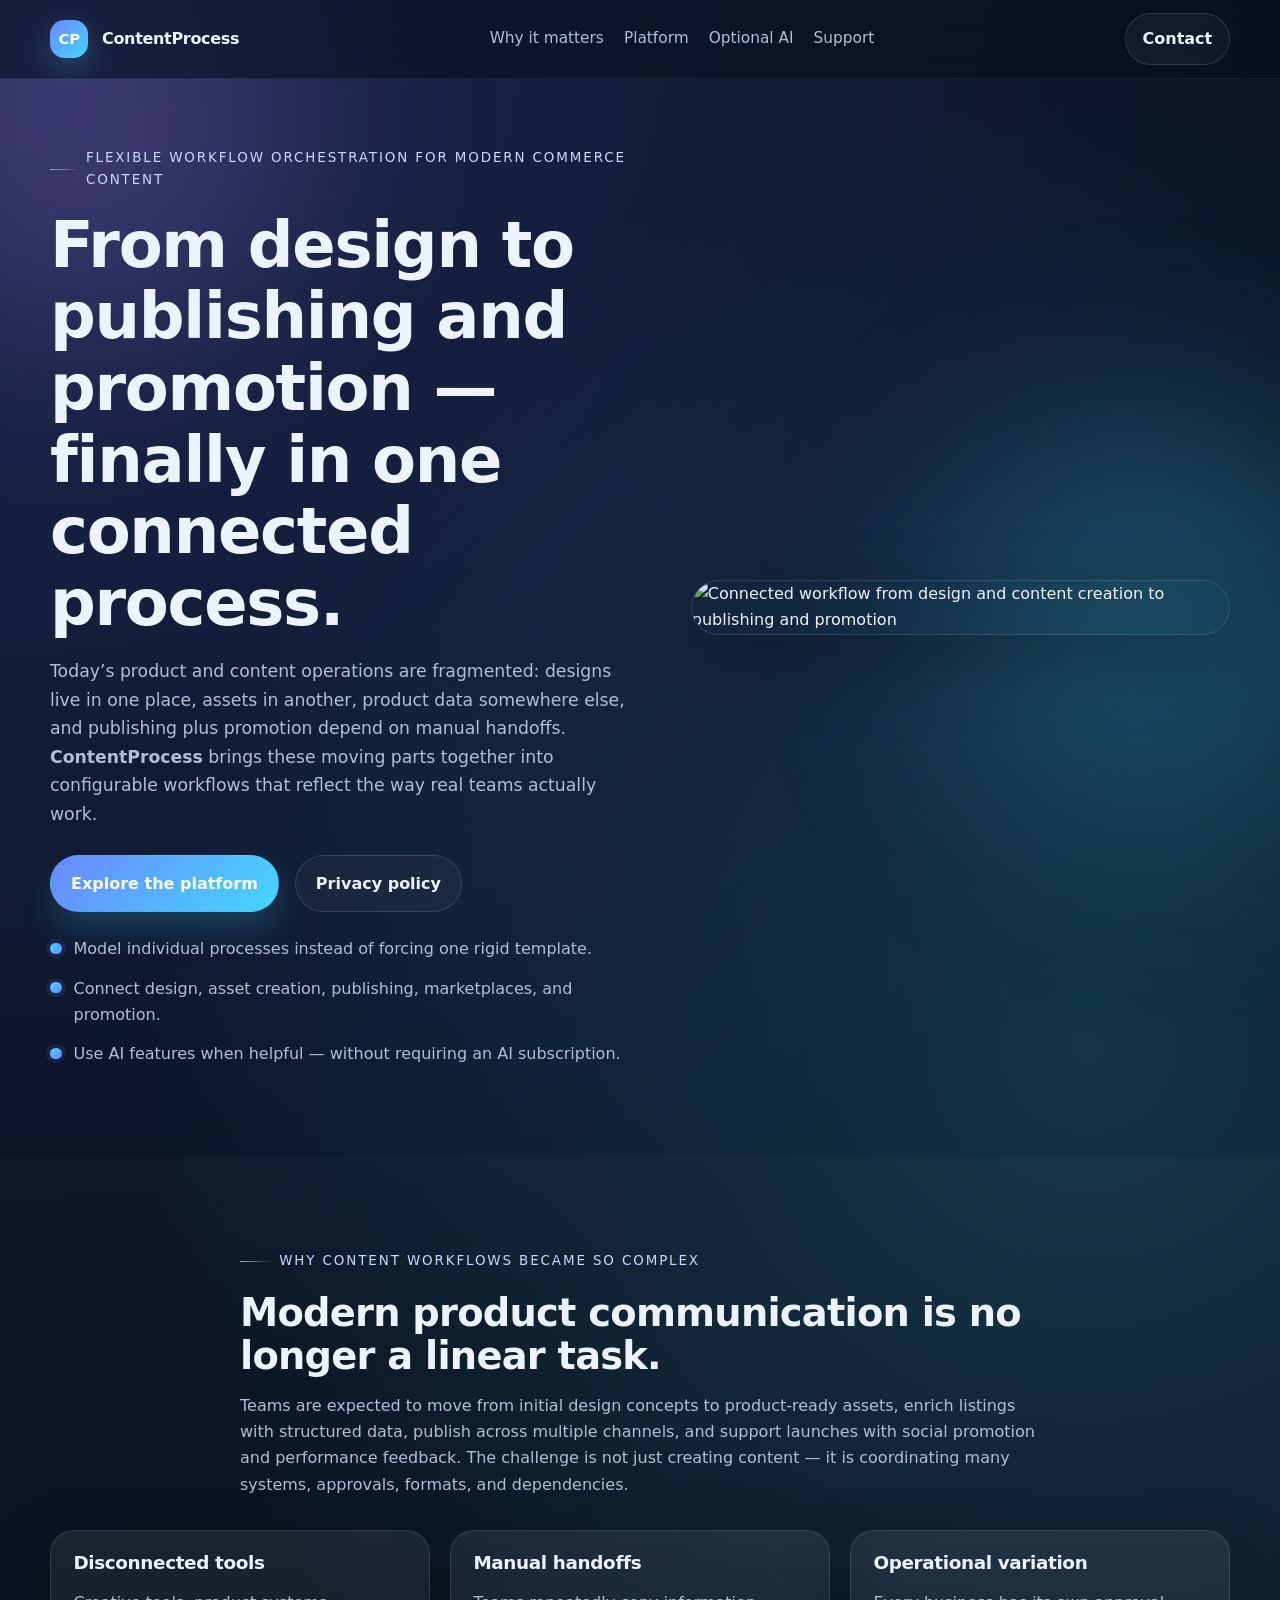
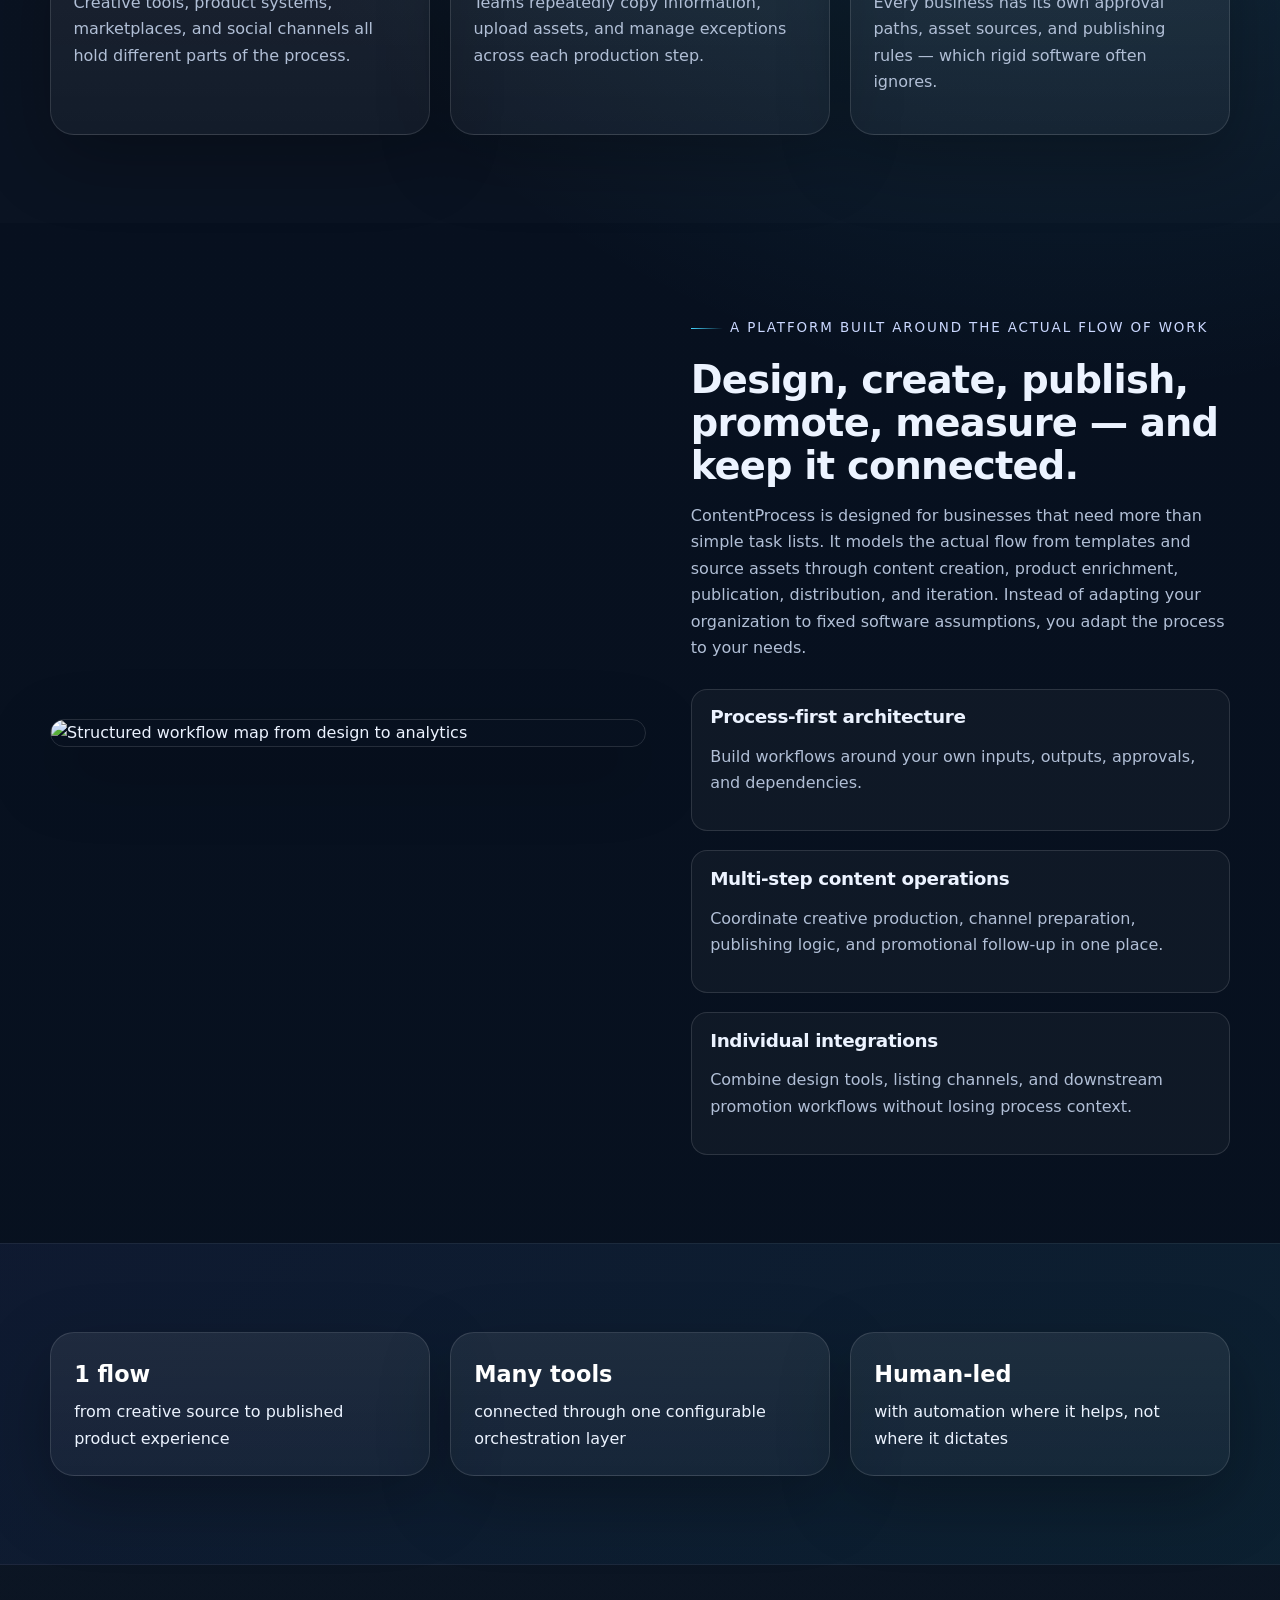
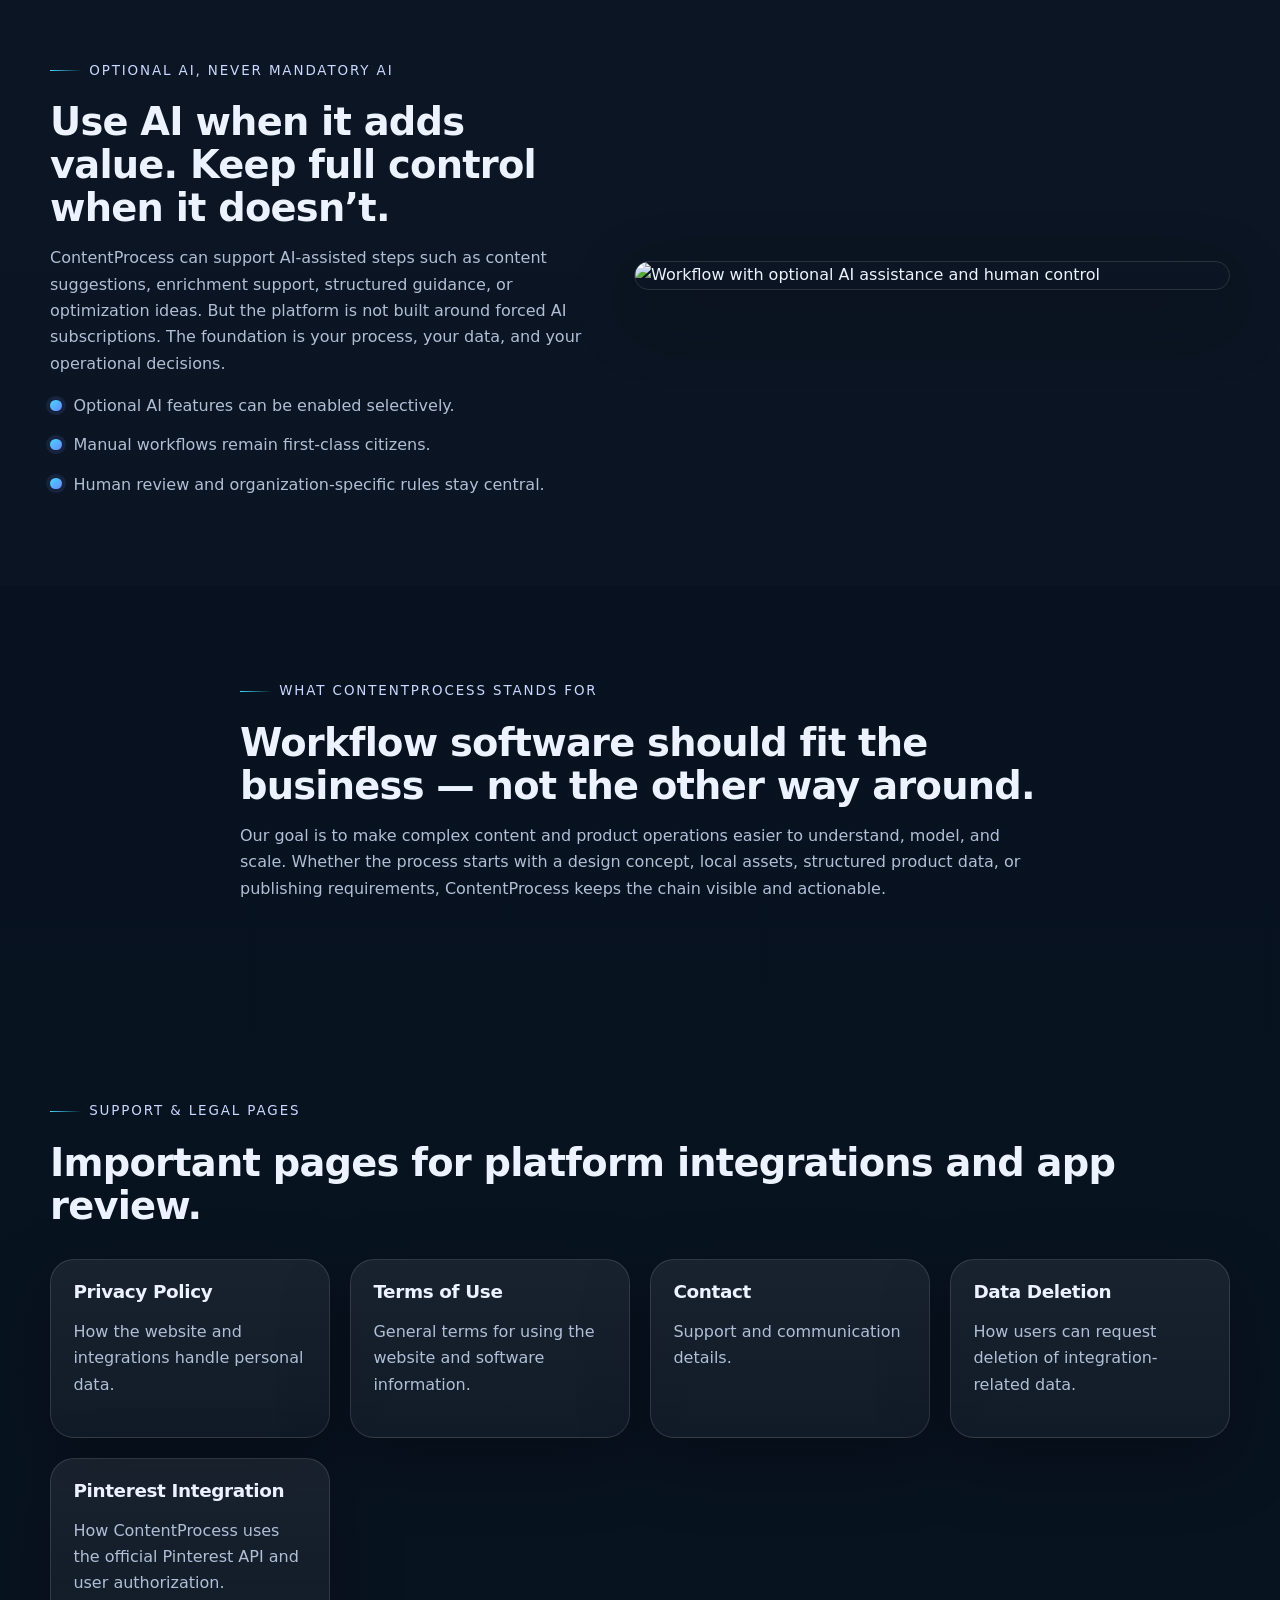
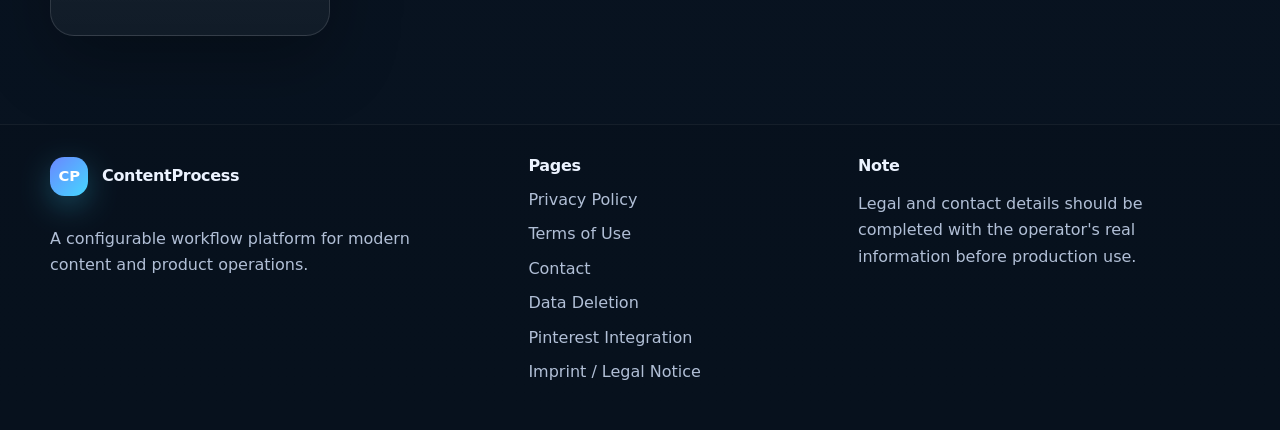
==== index.html @ deb5ad63 "Add ContentProcess landing page" ====
<!DOCTYPE html><html lang="en"><head><meta charset="UTF-8"><meta name="viewport" content="width=device-width,initial-scale=1"><title>ContentProcess — Flexible content workflows from design to promotion</title><meta name="description" content="ContentProcess connects design, content creation, product publishing and promotion in configurable workflows with optional AI."><link rel="icon" href="assets/img/favicon.svg" type="image/svg+xml"><link rel="stylesheet" href="assets/css/styles.css"></head><body><div class="site-shell"><header class="topbar"><div class="container nav-wrap"><a href="index.html" class="brand"><span class="brand-mark">CP</span><span class="brand-text">ContentProcess</span></a><nav class="nav"><a href="#problem">Why it matters</a><a href="#platform">Platform</a><a href="#ai">Optional AI</a><a href="#pages">Support</a></nav><a class="button ghost small" href="contact.html">Contact</a></div></header><main><section class="hero section"><div class="container hero-grid"><div class="hero-copy reveal"><span class="eyebrow">Flexible workflow orchestration for modern commerce content</span><h1>From design to publishing and promotion — finally in one connected process.</h1><p class="lead">Today’s product and content operations are fragmented: designs live in one place, assets in another, product data somewhere else, and publishing plus promotion depend on manual handoffs. <strong>ContentProcess</strong> brings these moving parts together into configurable workflows that reflect the way real teams actually work.</p><div class="cta-row"><a class="button primary" href="#platform">Explore the platform</a><a class="button secondary" href="privacy.html">Privacy policy</a></div><ul class="hero-points"><li>Model individual processes instead of forcing one rigid template.</li><li>Connect design, asset creation, publishing, marketplaces, and promotion.</li><li>Use AI features when helpful — without requiring an AI subscription.</li></ul></div><div class="hero-art reveal delay-1"><img src="assets/img/hero-workflow.svg" alt="Connected workflow from design and content creation to publishing and promotion"></div></div></section><section id="problem" class="section muted"><div class="container narrow reveal"><span class="eyebrow">Why content workflows became so complex</span><h2>Modern product communication is no longer a linear task.</h2><p>Teams are expected to move from initial design concepts to product-ready assets, enrich listings with structured data, publish across multiple channels, and support launches with social promotion and performance feedback. The challenge is not just creating content — it is coordinating many systems, approvals, formats, and dependencies.</p></div><div class="container cards three-col"><article class="card reveal delay-1"><h3>Disconnected tools</h3><p>Creative tools, product systems, marketplaces, and social channels all hold different parts of the process.</p></article><article class="card reveal delay-2"><h3>Manual handoffs</h3><p>Teams repeatedly copy information, upload assets, and manage exceptions across each production step.</p></article><article class="card reveal delay-3"><h3>Operational variation</h3><p>Every business has its own approval paths, asset sources, and publishing rules — which rigid software often ignores.</p></article></div></section><section id="platform" class="section"><div class="container split section-gap"><div class="media reveal"><img src="assets/img/process-map.svg" alt="Structured workflow map from design to analytics"></div><div class="copy reveal delay-1"><span class="eyebrow">A platform built around the actual flow of work</span><h2>Design, create, publish, promote, measure — and keep it connected.</h2><p>ContentProcess is designed for businesses that need more than simple task lists. It models the actual flow from templates and source assets through content creation, product enrichment, publication, distribution, and iteration. Instead of adapting your organization to fixed software assumptions, you adapt the process to your needs.</p><div class="feature-list"><div><h3>Process-first architecture</h3><p>Build workflows around your own inputs, outputs, approvals, and dependencies.</p></div><div><h3>Multi-step content operations</h3><p>Coordinate creative production, channel preparation, publishing logic, and promotional follow-up in one place.</p></div><div><h3>Individual integrations</h3><p>Combine design tools, listing channels, and downstream promotion workflows without losing process context.</p></div></div></div></div></section><section class="section accent-band"><div class="container metric-grid"><div class="metric reveal"><strong>1 flow</strong><span>from creative source to published product experience</span></div><div class="metric reveal delay-1"><strong>Many tools</strong><span>connected through one configurable orchestration layer</span></div><div class="metric reveal delay-2"><strong>Human-led</strong><span>with automation where it helps, not where it dictates</span></div></div></section><section id="ai" class="section muted"><div class="container split reverse section-gap"><div class="copy reveal"><span class="eyebrow">Optional AI, never mandatory AI</span><h2>Use AI when it adds value. Keep full control when it doesn’t.</h2><p>ContentProcess can support AI-assisted steps such as content suggestions, enrichment support, structured guidance, or optimization ideas. But the platform is not built around forced AI subscriptions. The foundation is your process, your data, and your operational decisions.</p><ul class="check-list"><li>Optional AI features can be enabled selectively.</li><li>Manual workflows remain first-class citizens.</li><li>Human review and organization-specific rules stay central.</li></ul></div><div class="media reveal delay-1"><img src="assets/img/optional-ai.svg" alt="Workflow with optional AI assistance and human control"></div></div></section><section class="section"><div class="container narrow reveal"><span class="eyebrow">What ContentProcess stands for</span><h2>Workflow software should fit the business — not the other way around.</h2><p>Our goal is to make complex content and product operations easier to understand, model, and scale. Whether the process starts with a design concept, local assets, structured product data, or publishing requirements, ContentProcess keeps the chain visible and actionable.</p></div></section><section id="pages" class="section"><div class="container reveal"><span class="eyebrow">Support & legal pages</span><h2>Important pages for platform integrations and app review.</h2><div class="cards four-col"><a class="card link-card" href="privacy.html"><h3>Privacy Policy</h3><p>How the website and integrations handle personal data.</p></a><a class="card link-card" href="terms.html"><h3>Terms of Use</h3><p>General terms for using the website and software information.</p></a><a class="card link-card" href="contact.html"><h3>Contact</h3><p>Support and communication details.</p></a><a class="card link-card" href="data-deletion.html"><h3>Data Deletion</h3><p>How users can request deletion of integration-related data.</p></a><a class="card link-card" href="pinterest.html"><h3>Pinterest Integration</h3><p>How ContentProcess uses the official Pinterest API and user authorization.</p></a></div></div></section></main><footer class="footer"><div class="container footer-grid"><div><a href="index.html" class="brand footer-brand"><span class="brand-mark">CP</span><span class="brand-text">ContentProcess</span></a><p class="footer-copy">A configurable workflow platform for modern content and product operations.</p></div><div><h3>Pages</h3><ul><li><a href="privacy.html">Privacy Policy</a></li><li><a href="terms.html">Terms of Use</a></li><li><a href="contact.html">Contact</a></li><li><a href="data-deletion.html">Data Deletion</a></li><li><a href="pinterest.html">Pinterest Integration</a></li><li><a href="imprint.html">Imprint / Legal Notice</a></li></ul></div><div><h3>Note</h3><p class="footer-note">Legal and contact details should be completed with the operator's real information before production use.</p></div></div></footer></div><script src="assets/js/main.js"></script></body></html>
---- assets/css/styles.css ----
:root {
  --bg:#07101f;--surface:rgba(17,31,56,.72);--border:rgba(255,255,255,.12);--text:#ecf3ff;--muted:#b1bfd6;
  --accent:#6a87ff;--accent-2:#45d7ff;--accent-3:#b687ff;--shadow:0 24px 70px rgba(0,0,0,.28);--radius:24px;--max-width:1180px;
}
*{box-sizing:border-box}html{scroll-behavior:smooth}body{margin:0;font-family:Inter,ui-sans-serif,system-ui,-apple-system,BlinkMacSystemFont,"Segoe UI",sans-serif;color:var(--text);background:radial-gradient(circle at top left,rgba(109,121,255,.22),transparent 26%),radial-gradient(circle at 85% 20%,rgba(69,215,255,.18),transparent 22%),linear-gradient(180deg,#081120 0%,#07101f 34%,#081320 100%);line-height:1.65}img{max-width:100%;display:block}a{color:inherit;text-decoration:none}p,li{color:var(--muted)}h1,h2,h3{margin:0 0 .7rem;line-height:1.12;letter-spacing:-.02em}h1{font-size:clamp(2.6rem,5vw,4.8rem)}h2{font-size:clamp(2rem,3vw,3rem)}h3{font-size:1.15rem}.site-shell{min-height:100vh;position:relative;overflow:clip}.site-shell:before,.site-shell:after{content:"";position:fixed;width:420px;height:420px;border-radius:50%;filter:blur(110px);opacity:.22;pointer-events:none;z-index:-1}.site-shell:before{top:-80px;left:-120px;background:var(--accent-3)}.site-shell:after{right:-90px;bottom:8%;background:var(--accent-2)}.container{width:min(calc(100% - 2rem),var(--max-width));margin:0 auto}.narrow{width:min(calc(100% - 2rem),800px)}.section{padding:5.5rem 0}.section-gap{gap:4rem}.muted{background:linear-gradient(180deg,rgba(255,255,255,.02),rgba(255,255,255,.015))}.topbar{position:sticky;top:0;z-index:20;backdrop-filter:blur(18px);background:rgba(7,16,31,.6);border-bottom:1px solid rgba(255,255,255,.06)}.topbar.compact{position:relative}.nav-wrap{display:flex;align-items:center;justify-content:space-between;gap:1rem;min-height:78px}.brand{display:inline-flex;align-items:center;gap:.85rem;font-weight:700}.brand-mark{width:2.4rem;height:2.4rem;border-radius:.9rem;display:inline-grid;place-items:center;font-size:.92rem;background:linear-gradient(135deg,var(--accent),var(--accent-2));color:#fff;box-shadow:0 10px 30px rgba(69,215,255,.28)}.brand-text{letter-spacing:-.02em}.nav{display:flex;align-items:center;gap:1.25rem;flex-wrap:wrap}.nav a{color:var(--muted);font-size:.96rem}.nav a:hover,.footer a:hover{color:var(--text)}.button{display:inline-flex;align-items:center;justify-content:center;gap:.5rem;padding:.9rem 1.25rem;border-radius:999px;font-weight:600;border:1px solid transparent;transition:transform .2s ease,box-shadow .2s ease,border-color .2s ease,background .2s ease}.button:hover{transform:translateY(-1px)}.button.small{padding:.72rem 1.05rem}.button.primary{background:linear-gradient(135deg,var(--accent),var(--accent-2));color:#fff;box-shadow:0 18px 35px rgba(69,215,255,.2)}.button.secondary,.button.ghost{border-color:var(--border);background:rgba(255,255,255,.04)}.hero{padding-top:4.25rem}.hero-grid,.split{display:grid;grid-template-columns:1.05fr .95fr;align-items:center;gap:2.8rem}.split.reverse{grid-template-columns:.95fr 1.05fr}.hero-copy h1{max-width:13ch}.lead{font-size:1.08rem;max-width:62ch}.eyebrow{display:inline-flex;align-items:center;gap:.45rem;margin-bottom:1.15rem;color:#cbd8ff;font-size:.84rem;text-transform:uppercase;letter-spacing:.14em}.eyebrow:before{content:"";width:2rem;height:1px;background:linear-gradient(90deg,var(--accent-2),transparent)}.cta-row{display:flex;gap:1rem;flex-wrap:wrap;margin:1.7rem 0 1.5rem}.hero-points,.check-list{margin:0;padding:0;list-style:none;display:grid;gap:.8rem}.hero-points li,.check-list li{display:flex;gap:.75rem;align-items:flex-start}.hero-points li:before,.check-list li:before{content:"";width:.72rem;height:.72rem;margin-top:.4rem;border-radius:50%;background:linear-gradient(135deg,var(--accent-2),var(--accent));box-shadow:0 0 0 4px rgba(106,135,255,.12);flex:0 0 auto}.hero-art img,.media img{width:100%;border-radius:30px;border:1px solid rgba(255,255,255,.12);box-shadow:var(--shadow)}.cards{display:grid;gap:1.25rem;margin-top:2rem}.three-col{grid-template-columns:repeat(3,minmax(0,1fr))}.four-col{grid-template-columns:repeat(4,minmax(0,1fr))}.card,.metric,.legal,.link-card,.contact-grid .card{background:linear-gradient(180deg,rgba(255,255,255,.07),rgba(255,255,255,.04));border:1px solid var(--border);border-radius:var(--radius);box-shadow:var(--shadow)}.card,.link-card,.contact-grid .card{padding:1.4rem}.link-card{transition:transform .2s ease,border-color .2s ease}.link-card:hover{transform:translateY(-4px);border-color:rgba(69,215,255,.45)}.feature-list{display:grid;gap:1.2rem;margin-top:1.7rem}.feature-list>div{padding:1.1rem 1.15rem;background:rgba(255,255,255,.035);border:1px solid var(--border);border-radius:16px}.accent-band{background:linear-gradient(135deg,rgba(106,135,255,.08),rgba(69,215,255,.08));border-top:1px solid rgba(255,255,255,.06);border-bottom:1px solid rgba(255,255,255,.06)}.metric-grid{display:grid;gap:1.25rem;grid-template-columns:repeat(3,minmax(0,1fr))}.metric{padding:1.45rem}.metric strong{display:block;margin-bottom:.4rem;font-size:1.4rem;color:#fff}.legal-page .section{padding-top:4rem}.legal{padding:2rem;line-height:1.75}.legal h2{font-size:1.2rem;margin-top:1.7rem;margin-bottom:.55rem}.legal ul{padding-left:1.25rem}.legal-intro{font-size:1.02rem}.updated{margin-top:2rem;font-size:.95rem;color:#d2defa}.contact-grid{display:grid;gap:1.25rem;grid-template-columns:repeat(3,minmax(0,1fr));margin-top:1.75rem}.footer{padding:2rem 0 2.8rem;border-top:1px solid rgba(255,255,255,.06);background:rgba(0,0,0,.08)}.footer-grid{display:grid;gap:2rem;grid-template-columns:1.2fr .8fr 1fr}.footer-brand{margin-bottom:.9rem}.footer-copy,.footer-note{max-width:40ch}.footer h3{margin-bottom:.75rem;font-size:1rem}.footer ul{list-style:none;margin:0;padding:0;display:grid;gap:.5rem}.footer-inline{display:flex;gap:1rem;flex-wrap:wrap}.compact-footer{padding:1.5rem 0 2rem}.reveal{opacity:0;transform:translateY(18px);transition:opacity .7s ease,transform .7s ease}.reveal.visible{opacity:1;transform:translateY(0)}.delay-1{transition-delay:.08s}.delay-2{transition-delay:.16s}.delay-3{transition-delay:.24s}@media(max-width:1024px){.hero-grid,.split,.split.reverse,.three-col,.four-col,.metric-grid,.contact-grid,.footer-grid{grid-template-columns:1fr}.nav{display:none}.hero-copy h1{max-width:none}}@media(max-width:640px){.section{padding:4rem 0}.nav-wrap{min-height:72px}.button{width:100%}.cta-row{flex-direction:column}.legal{padding:1.4rem}}
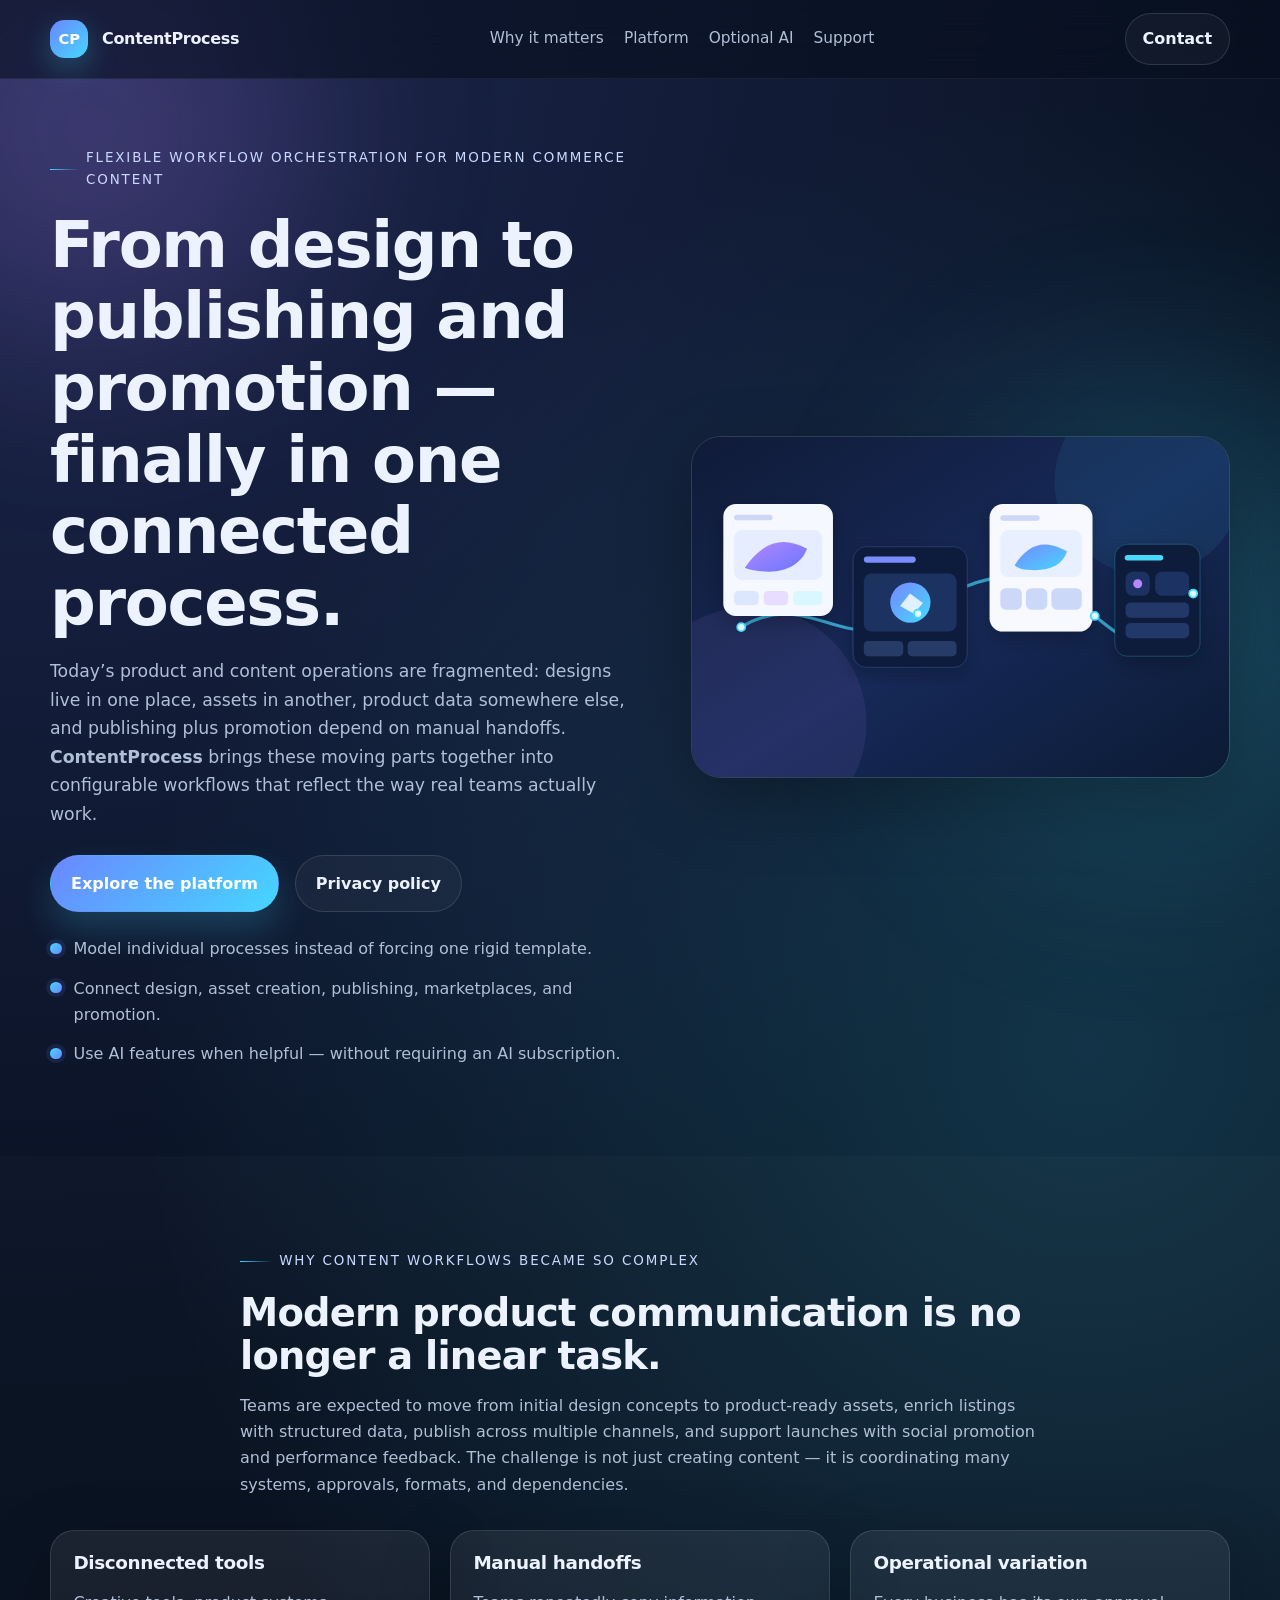
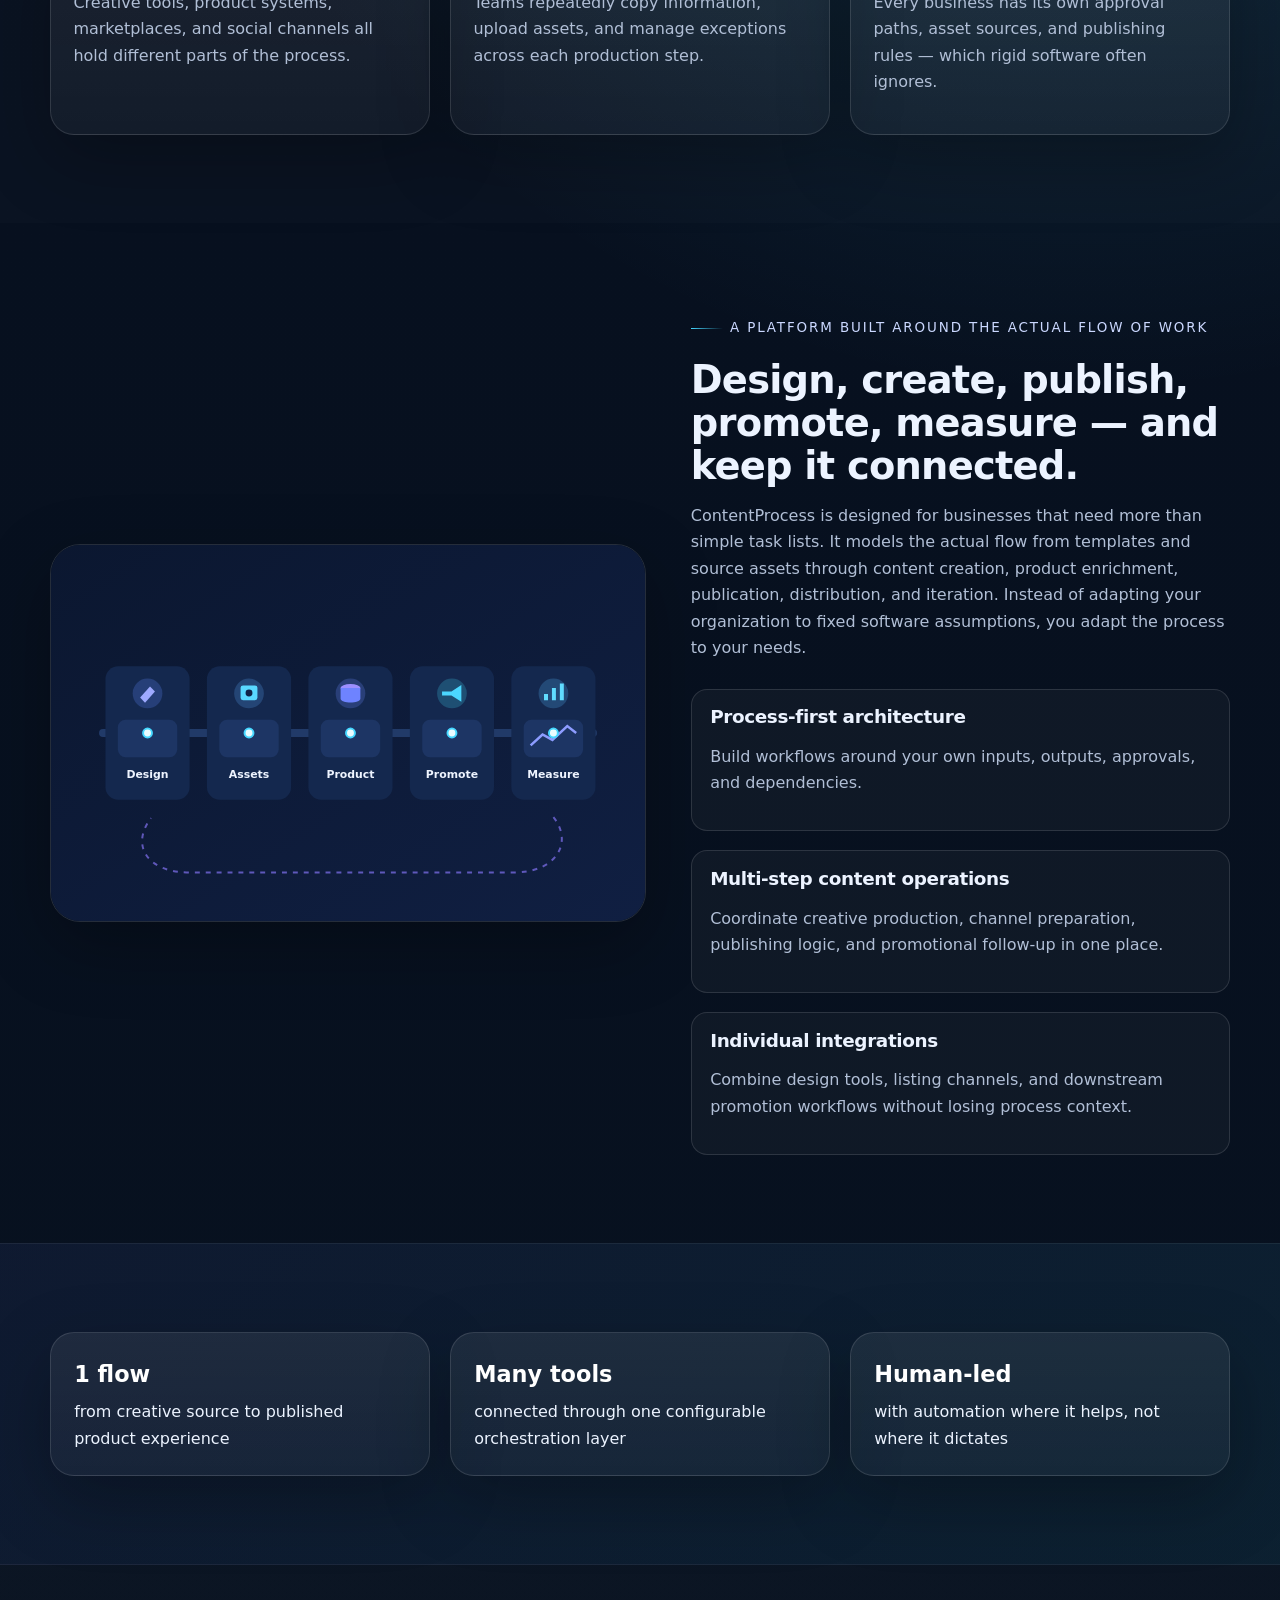
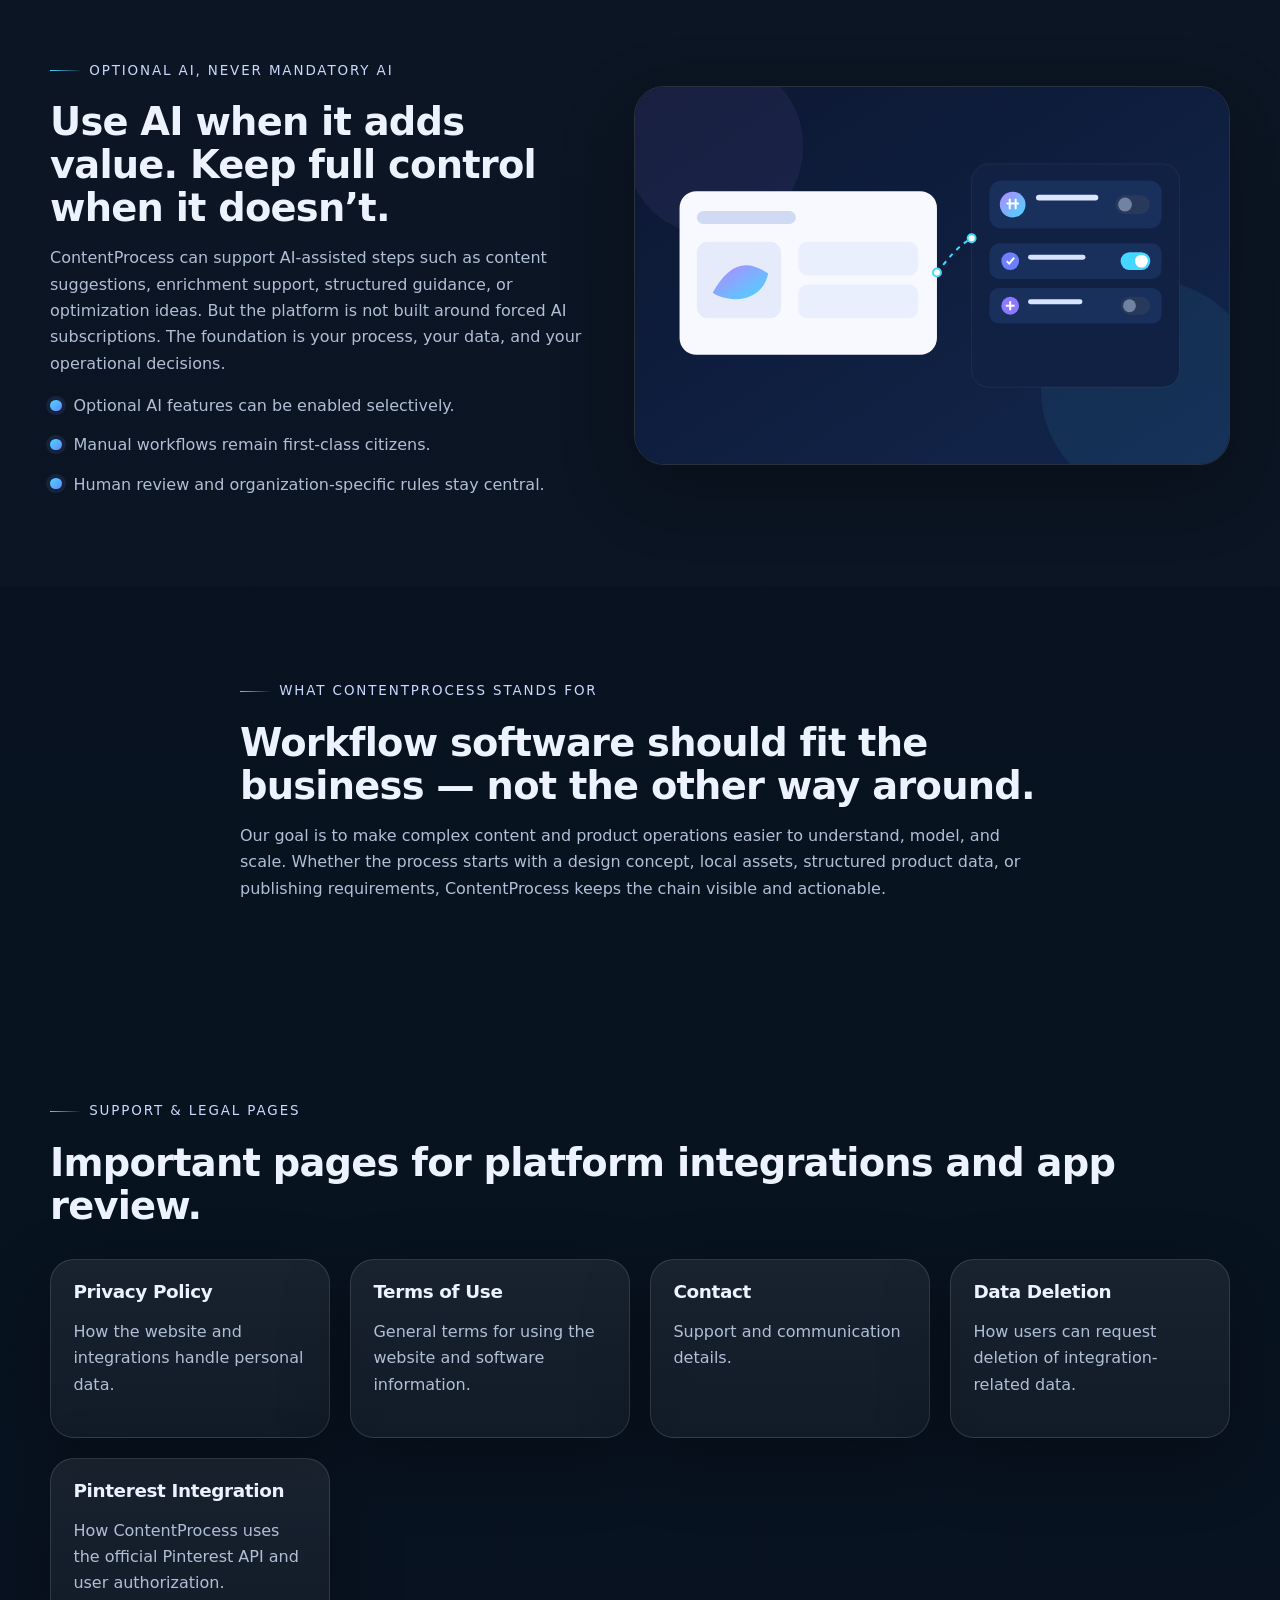
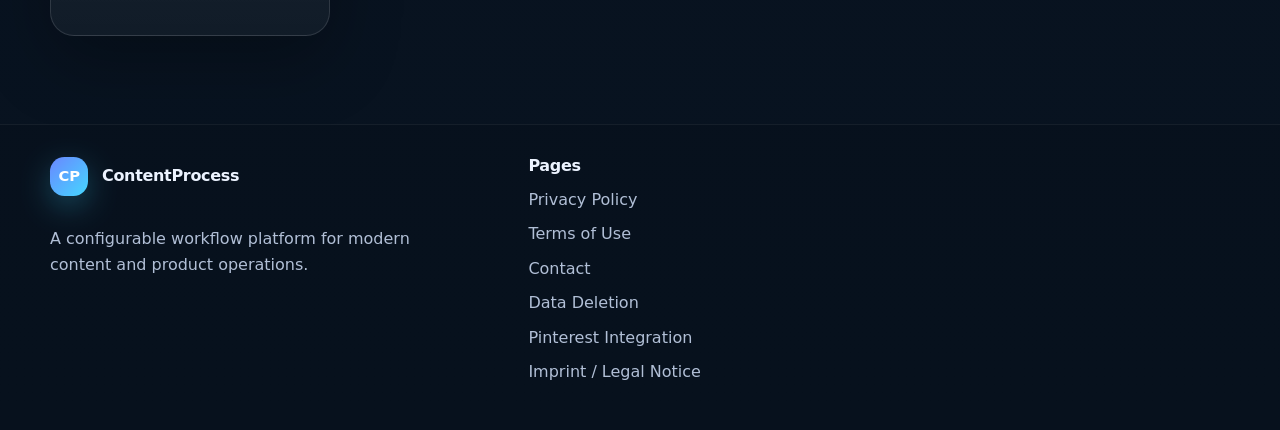
==== commit f043ba11: "Remove obsolete footer placeholder" ====
--- a/index.html
+++ b/index.html
@@ -1 +1 @@
-<!DOCTYPE html><html lang="en"><head><meta charset="UTF-8"><meta name="viewport" content="width=device-width,initial-scale=1"><title>ContentProcess — Flexible content workflows from design to promotion</title><meta name="description" content="ContentProcess connects design, content creation, product publishing and promotion in configurable workflows with optional AI."><link rel="icon" href="assets/img/favicon.svg" type="image/svg+xml"><link rel="stylesheet" href="assets/css/styles.css"></head><body><div class="site-shell"><header class="topbar"><div class="container nav-wrap"><a href="index.html" class="brand"><span class="brand-mark">CP</span><span class="brand-text">ContentProcess</span></a><nav class="nav"><a href="#problem">Why it matters</a><a href="#platform">Platform</a><a href="#ai">Optional AI</a><a href="#pages">Support</a></nav><a class="button ghost small" href="contact.html">Contact</a></div></header><main><section class="hero section"><div class="container hero-grid"><div class="hero-copy reveal"><span class="eyebrow">Flexible workflow orchestration for modern commerce content</span><h1>From design to publishing and promotion — finally in one connected process.</h1><p class="lead">Today’s product and content operations are fragmented: designs live in one place, assets in another, product data somewhere else, and publishing plus promotion depend on manual handoffs. <strong>ContentProcess</strong> brings these moving parts together into configurable workflows that reflect the way real teams actually work.</p><div class="cta-row"><a class="button primary" href="#platform">Explore the platform</a><a class="button secondary" href="privacy.html">Privacy policy</a></div><ul class="hero-points"><li>Model individual processes instead of forcing one rigid template.</li><li>Connect design, asset creation, publishing, marketplaces, and promotion.</li><li>Use AI features when helpful — without requiring an AI subscription.</li></ul></div><div class="hero-art reveal delay-1"><img src="assets/img/hero-workflow.svg" alt="Connected workflow from design and content creation to publishing and promotion"></div></div></section><section id="problem" class="section muted"><div class="container narrow reveal"><span class="eyebrow">Why content workflows became so complex</span><h2>Modern product communication is no longer a linear task.</h2><p>Teams are expected to move from initial design concepts to product-ready assets, enrich listings with structured data, publish across multiple channels, and support launches with social promotion and performance feedback. The challenge is not just creating content — it is coordinating many systems, approvals, formats, and dependencies.</p></div><div class="container cards three-col"><article class="card reveal delay-1"><h3>Disconnected tools</h3><p>Creative tools, product systems, marketplaces, and social channels all hold different parts of the process.</p></article><article class="card reveal delay-2"><h3>Manual handoffs</h3><p>Teams repeatedly copy information, upload assets, and manage exceptions across each production step.</p></article><article class="card reveal delay-3"><h3>Operational variation</h3><p>Every business has its own approval paths, asset sources, and publishing rules — which rigid software often ignores.</p></article></div></section><section id="platform" class="section"><div class="container split section-gap"><div class="media reveal"><img src="assets/img/process-map.svg" alt="Structured workflow map from design to analytics"></div><div class="copy reveal delay-1"><span class="eyebrow">A platform built around the actual flow of work</span><h2>Design, create, publish, promote, measure — and keep it connected.</h2><p>ContentProcess is designed for businesses that need more than simple task lists. It models the actual flow from templates and source assets through content creation, product enrichment, publication, distribution, and iteration. Instead of adapting your organization to fixed software assumptions, you adapt the process to your needs.</p><div class="feature-list"><div><h3>Process-first architecture</h3><p>Build workflows around your own inputs, outputs, approvals, and dependencies.</p></div><div><h3>Multi-step content operations</h3><p>Coordinate creative production, channel preparation, publishing logic, and promotional follow-up in one place.</p></div><div><h3>Individual integrations</h3><p>Combine design tools, listing channels, and downstream promotion workflows without losing process context.</p></div></div></div></div></section><section class="section accent-band"><div class="container metric-grid"><div class="metric reveal"><strong>1 flow</strong><span>from creative source to published product experience</span></div><div class="metric reveal delay-1"><strong>Many tools</strong><span>connected through one configurable orchestration layer</span></div><div class="metric reveal delay-2"><strong>Human-led</strong><span>with automation where it helps, not where it dictates</span></div></div></section><section id="ai" class="section muted"><div class="container split reverse section-gap"><div class="copy reveal"><span class="eyebrow">Optional AI, never mandatory AI</span><h2>Use AI when it adds value. Keep full control when it doesn’t.</h2><p>ContentProcess can support AI-assisted steps such as content suggestions, enrichment support, structured guidance, or optimization ideas. But the platform is not built around forced AI subscriptions. The foundation is your process, your data, and your operational decisions.</p><ul class="check-list"><li>Optional AI features can be enabled selectively.</li><li>Manual workflows remain first-class citizens.</li><li>Human review and organization-specific rules stay central.</li></ul></div><div class="media reveal delay-1"><img src="assets/img/optional-ai.svg" alt="Workflow with optional AI assistance and human control"></div></div></section><section class="section"><div class="container narrow reveal"><span class="eyebrow">What ContentProcess stands for</span><h2>Workflow software should fit the business — not the other way around.</h2><p>Our goal is to make complex content and product operations easier to understand, model, and scale. Whether the process starts with a design concept, local assets, structured product data, or publishing requirements, ContentProcess keeps the chain visible and actionable.</p></div></section><section id="pages" class="section"><div class="container reveal"><span class="eyebrow">Support & legal pages</span><h2>Important pages for platform integrations and app review.</h2><div class="cards four-col"><a class="card link-card" href="privacy.html"><h3>Privacy Policy</h3><p>How the website and integrations handle personal data.</p></a><a class="card link-card" href="terms.html"><h3>Terms of Use</h3><p>General terms for using the website and software information.</p></a><a class="card link-card" href="contact.html"><h3>Contact</h3><p>Support and communication details.</p></a><a class="card link-card" href="data-deletion.html"><h3>Data Deletion</h3><p>How users can request deletion of integration-related data.</p></a><a class="card link-card" href="pinterest.html"><h3>Pinterest Integration</h3><p>How ContentProcess uses the official Pinterest API and user authorization.</p></a></div></div></section></main><footer class="footer"><div class="container footer-grid"><div><a href="index.html" class="brand footer-brand"><span class="brand-mark">CP</span><span class="brand-text">ContentProcess</span></a><p class="footer-copy">A configurable workflow platform for modern content and product operations.</p></div><div><h3>Pages</h3><ul><li><a href="privacy.html">Privacy Policy</a></li><li><a href="terms.html">Terms of Use</a></li><li><a href="contact.html">Contact</a></li><li><a href="data-deletion.html">Data Deletion</a></li><li><a href="pinterest.html">Pinterest Integration</a></li><li><a href="imprint.html">Imprint / Legal Notice</a></li></ul></div><div><h3>Note</h3><p class="footer-note">Legal and contact details should be completed with the operator's real information before production use.</p></div></div></footer></div><script src="assets/js/main.js"></script></body></html>+<!DOCTYPE html><html lang="en"><head><meta charset="UTF-8"><meta name="viewport" content="width=device-width,initial-scale=1"><title>ContentProcess — Flexible content workflows from design to promotion</title><meta name="description" content="ContentProcess connects design, content creation, product publishing and promotion in configurable workflows with optional AI."><link rel="icon" href="assets/img/favicon.svg" type="image/svg+xml"><link rel="stylesheet" href="assets/css/styles.css"></head><body><div class="site-shell"><header class="topbar"><div class="container nav-wrap"><a href="index.html" class="brand"><span class="brand-mark">CP</span><span class="brand-text">ContentProcess</span></a><nav class="nav"><a href="#problem">Why it matters</a><a href="#platform">Platform</a><a href="#ai">Optional AI</a><a href="#pages">Support</a></nav><a class="button ghost small" href="contact.html">Contact</a></div></header><main><section class="hero section"><div class="container hero-grid"><div class="hero-copy reveal"><span class="eyebrow">Flexible workflow orchestration for modern commerce content</span><h1>From design to publishing and promotion — finally in one connected process.</h1><p class="lead">Today’s product and content operations are fragmented: designs live in one place, assets in another, product data somewhere else, and publishing plus promotion depend on manual handoffs. <strong>ContentProcess</strong> brings these moving parts together into configurable workflows that reflect the way real teams actually work.</p><div class="cta-row"><a class="button primary" href="#platform">Explore the platform</a><a class="button secondary" href="privacy.html">Privacy policy</a></div><ul class="hero-points"><li>Model individual processes instead of forcing one rigid template.</li><li>Connect design, asset creation, publishing, marketplaces, and promotion.</li><li>Use AI features when helpful — without requiring an AI subscription.</li></ul></div><div class="hero-art reveal delay-1"><img src="assets/img/hero-workflow.svg" alt="Connected workflow from design and content creation to publishing and promotion"></div></div></section><section id="problem" class="section muted"><div class="container narrow reveal"><span class="eyebrow">Why content workflows became so complex</span><h2>Modern product communication is no longer a linear task.</h2><p>Teams are expected to move from initial design concepts to product-ready assets, enrich listings with structured data, publish across multiple channels, and support launches with social promotion and performance feedback. The challenge is not just creating content — it is coordinating many systems, approvals, formats, and dependencies.</p></div><div class="container cards three-col"><article class="card reveal delay-1"><h3>Disconnected tools</h3><p>Creative tools, product systems, marketplaces, and social channels all hold different parts of the process.</p></article><article class="card reveal delay-2"><h3>Manual handoffs</h3><p>Teams repeatedly copy information, upload assets, and manage exceptions across each production step.</p></article><article class="card reveal delay-3"><h3>Operational variation</h3><p>Every business has its own approval paths, asset sources, and publishing rules — which rigid software often ignores.</p></article></div></section><section id="platform" class="section"><div class="container split section-gap"><div class="media reveal"><img src="assets/img/process-map.svg" alt="Structured workflow map from design to analytics"></div><div class="copy reveal delay-1"><span class="eyebrow">A platform built around the actual flow of work</span><h2>Design, create, publish, promote, measure — and keep it connected.</h2><p>ContentProcess is designed for businesses that need more than simple task lists. It models the actual flow from templates and source assets through content creation, product enrichment, publication, distribution, and iteration. Instead of adapting your organization to fixed software assumptions, you adapt the process to your needs.</p><div class="feature-list"><div><h3>Process-first architecture</h3><p>Build workflows around your own inputs, outputs, approvals, and dependencies.</p></div><div><h3>Multi-step content operations</h3><p>Coordinate creative production, channel preparation, publishing logic, and promotional follow-up in one place.</p></div><div><h3>Individual integrations</h3><p>Combine design tools, listing channels, and downstream promotion workflows without losing process context.</p></div></div></div></div></section><section class="section accent-band"><div class="container metric-grid"><div class="metric reveal"><strong>1 flow</strong><span>from creative source to published product experience</span></div><div class="metric reveal delay-1"><strong>Many tools</strong><span>connected through one configurable orchestration layer</span></div><div class="metric reveal delay-2"><strong>Human-led</strong><span>with automation where it helps, not where it dictates</span></div></div></section><section id="ai" class="section muted"><div class="container split reverse section-gap"><div class="copy reveal"><span class="eyebrow">Optional AI, never mandatory AI</span><h2>Use AI when it adds value. Keep full control when it doesn’t.</h2><p>ContentProcess can support AI-assisted steps such as content suggestions, enrichment support, structured guidance, or optimization ideas. But the platform is not built around forced AI subscriptions. The foundation is your process, your data, and your operational decisions.</p><ul class="check-list"><li>Optional AI features can be enabled selectively.</li><li>Manual workflows remain first-class citizens.</li><li>Human review and organization-specific rules stay central.</li></ul></div><div class="media reveal delay-1"><img src="assets/img/optional-ai.svg" alt="Workflow with optional AI assistance and human control"></div></div></section><section class="section"><div class="container narrow reveal"><span class="eyebrow">What ContentProcess stands for</span><h2>Workflow software should fit the business — not the other way around.</h2><p>Our goal is to make complex content and product operations easier to understand, model, and scale. Whether the process starts with a design concept, local assets, structured product data, or publishing requirements, ContentProcess keeps the chain visible and actionable.</p></div></section><section id="pages" class="section"><div class="container reveal"><span class="eyebrow">Support & legal pages</span><h2>Important pages for platform integrations and app review.</h2><div class="cards four-col"><a class="card link-card" href="privacy.html"><h3>Privacy Policy</h3><p>How the website and integrations handle personal data.</p></a><a class="card link-card" href="terms.html"><h3>Terms of Use</h3><p>General terms for using the website and software information.</p></a><a class="card link-card" href="contact.html"><h3>Contact</h3><p>Support and communication details.</p></a><a class="card link-card" href="data-deletion.html"><h3>Data Deletion</h3><p>How users can request deletion of integration-related data.</p></a><a class="card link-card" href="pinterest.html"><h3>Pinterest Integration</h3><p>How ContentProcess uses the official Pinterest API and user authorization.</p></a></div></div></section></main><footer class="footer"><div class="container footer-grid"><div><a href="index.html" class="brand footer-brand"><span class="brand-mark">CP</span><span class="brand-text">ContentProcess</span></a><p class="footer-copy">A configurable workflow platform for modern content and product operations.</p></div><div><h3>Pages</h3><ul><li><a href="privacy.html">Privacy Policy</a></li><li><a href="terms.html">Terms of Use</a></li><li><a href="contact.html">Contact</a></li><li><a href="data-deletion.html">Data Deletion</a></li><li><a href="pinterest.html">Pinterest Integration</a></li><li><a href="imprint.html">Imprint / Legal Notice</a></li></ul></div></div></footer></div><script src="assets/js/main.js"></script></body></html>
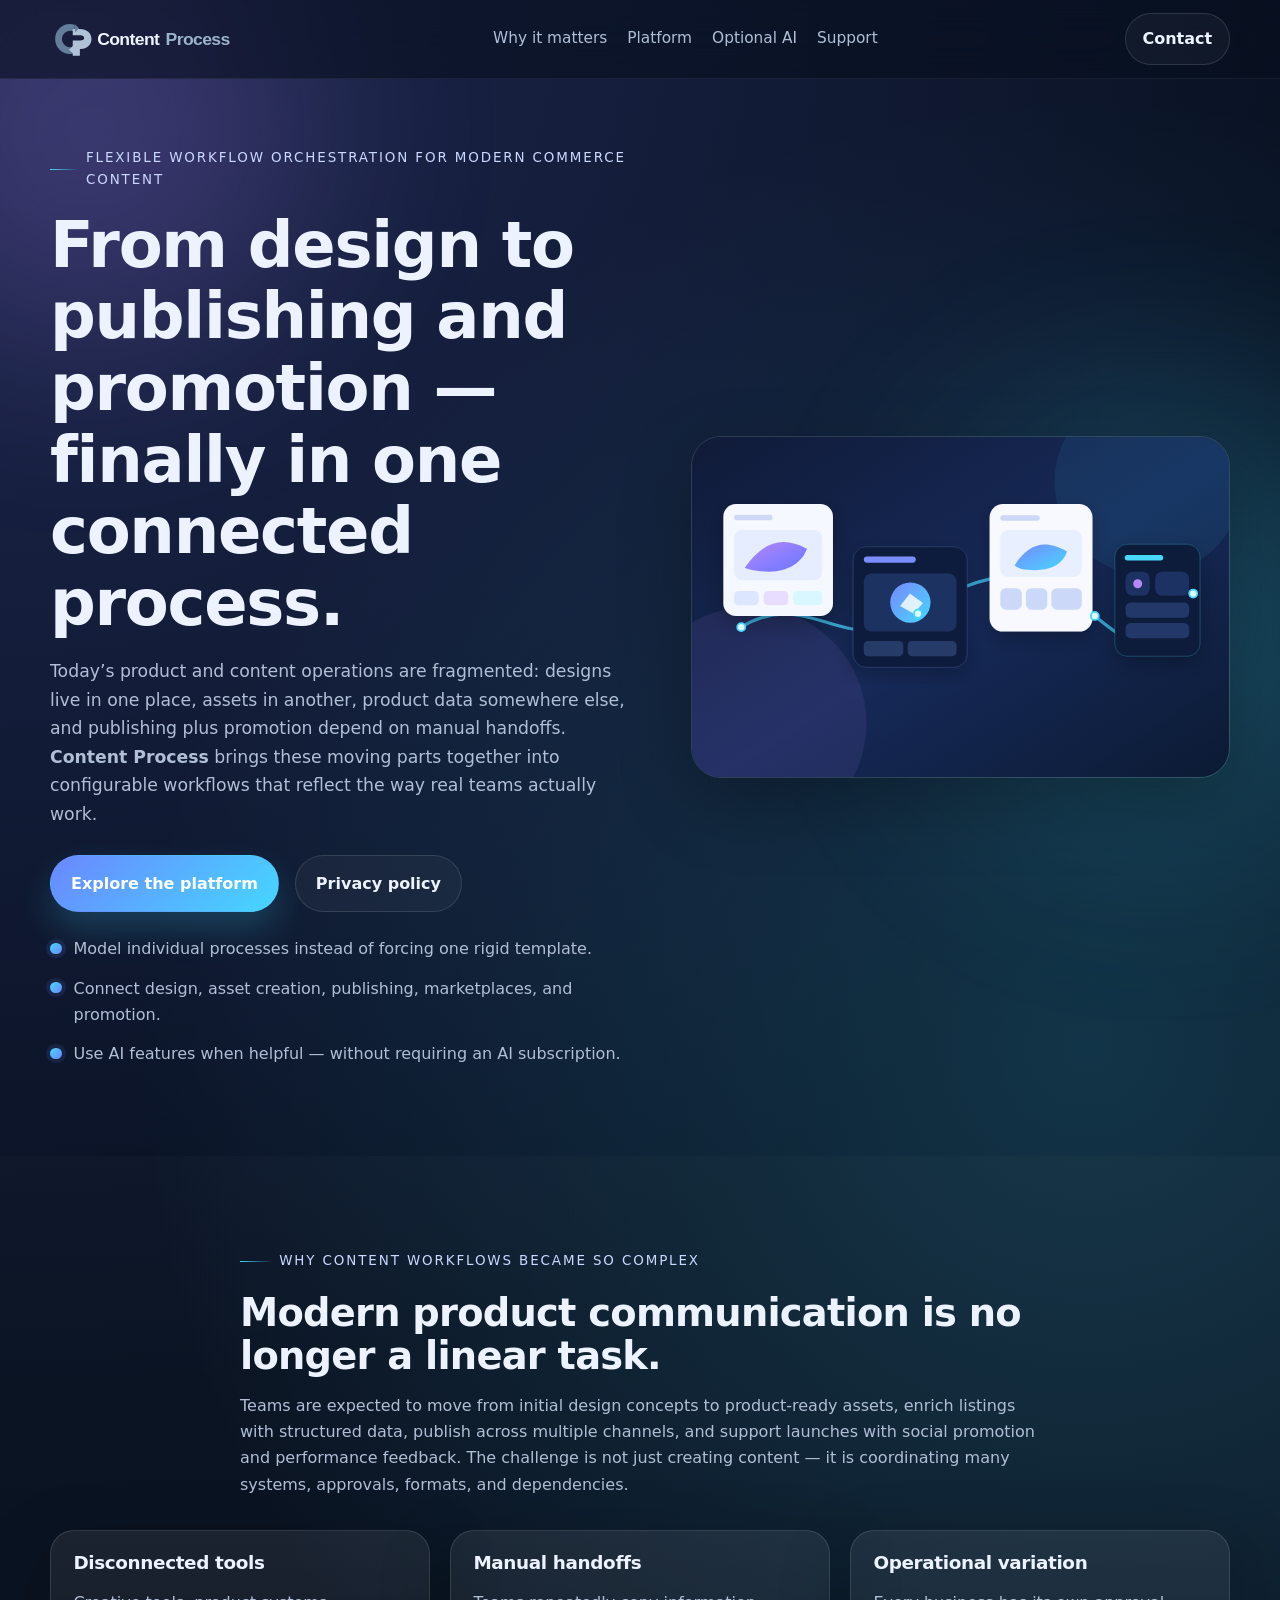
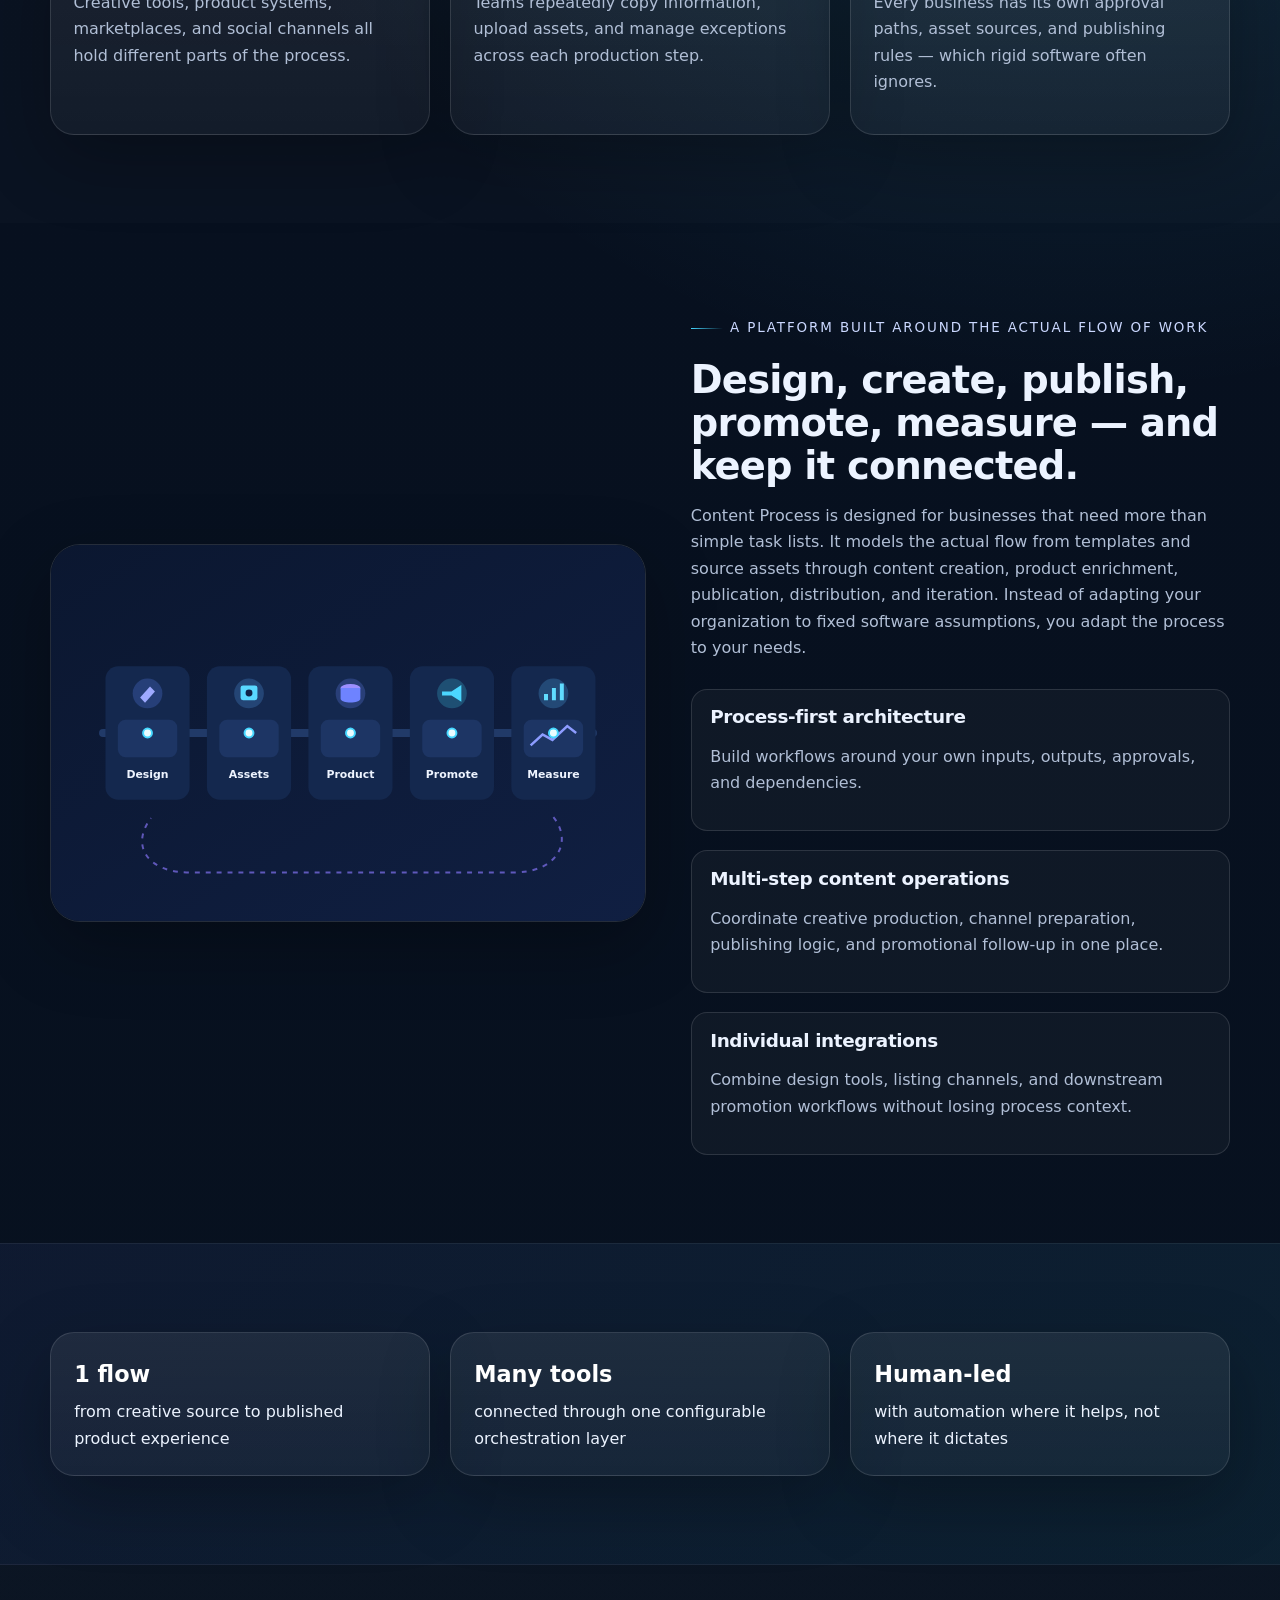
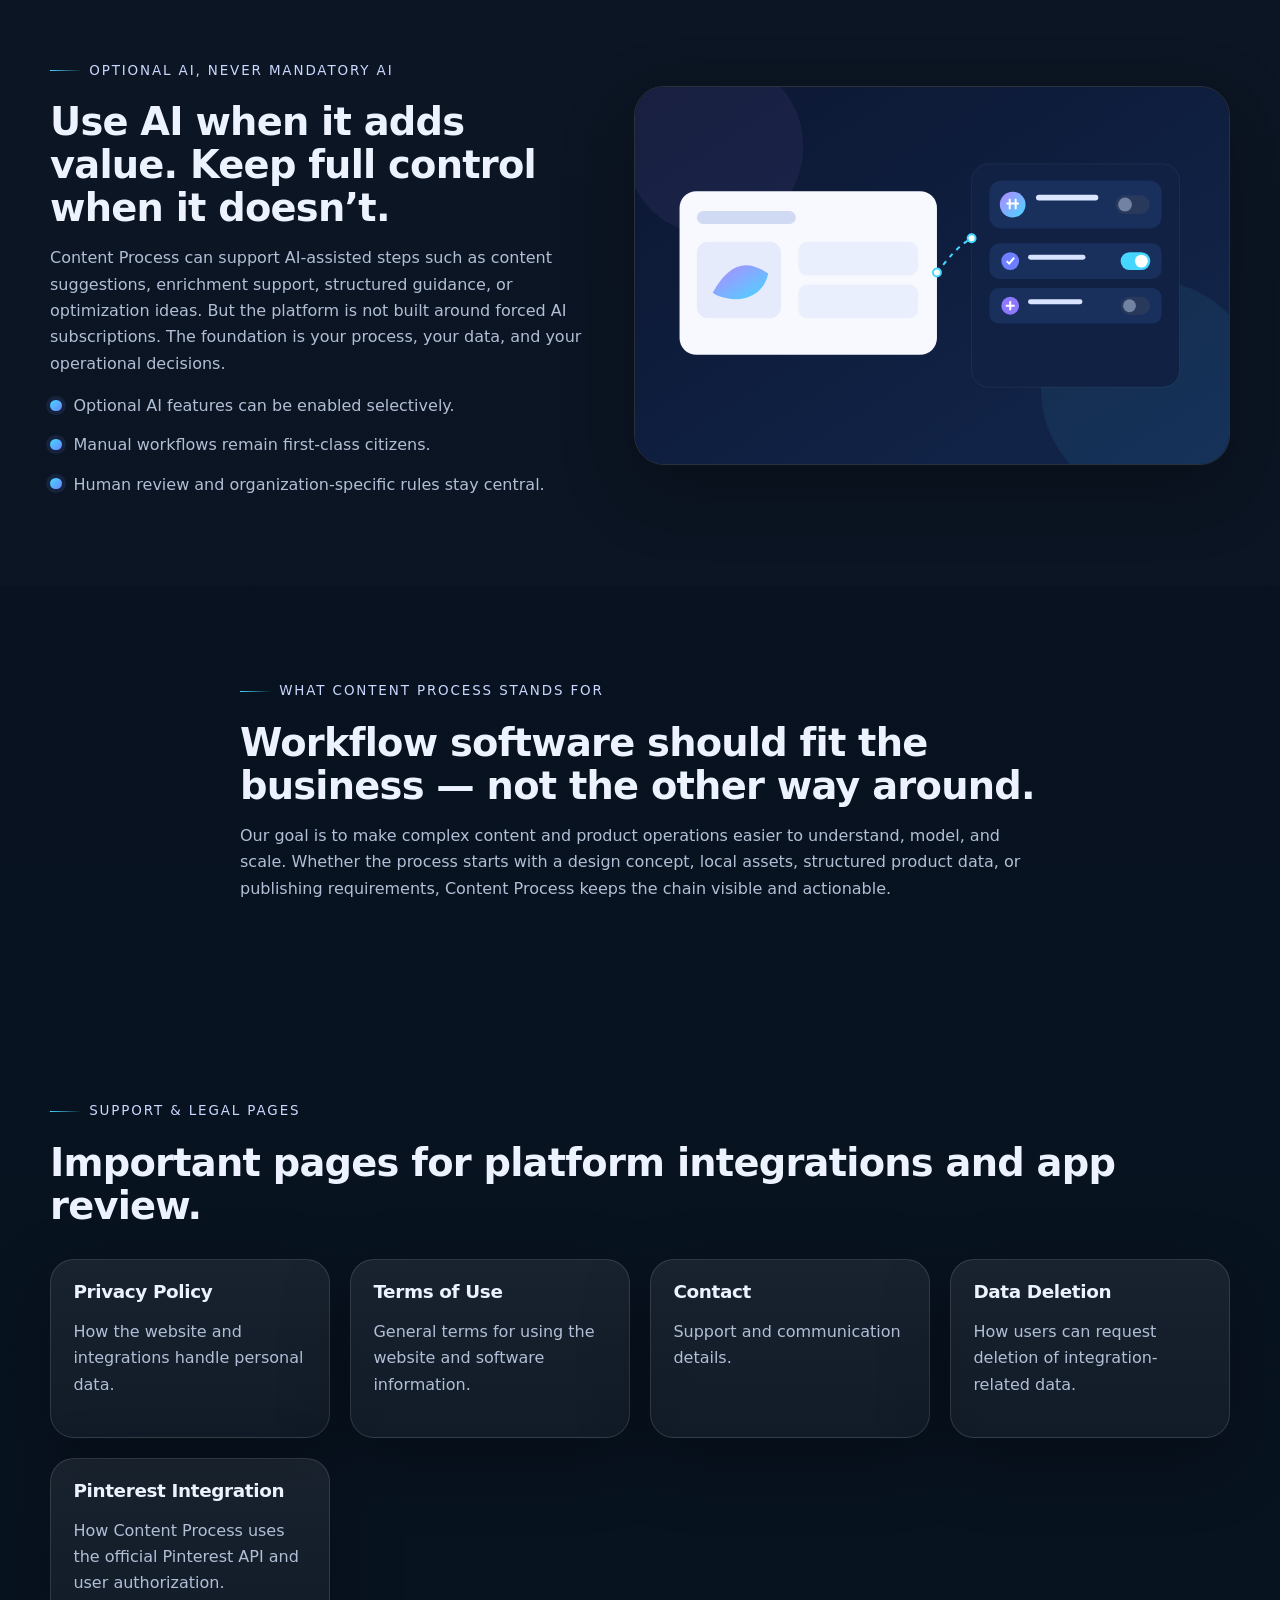
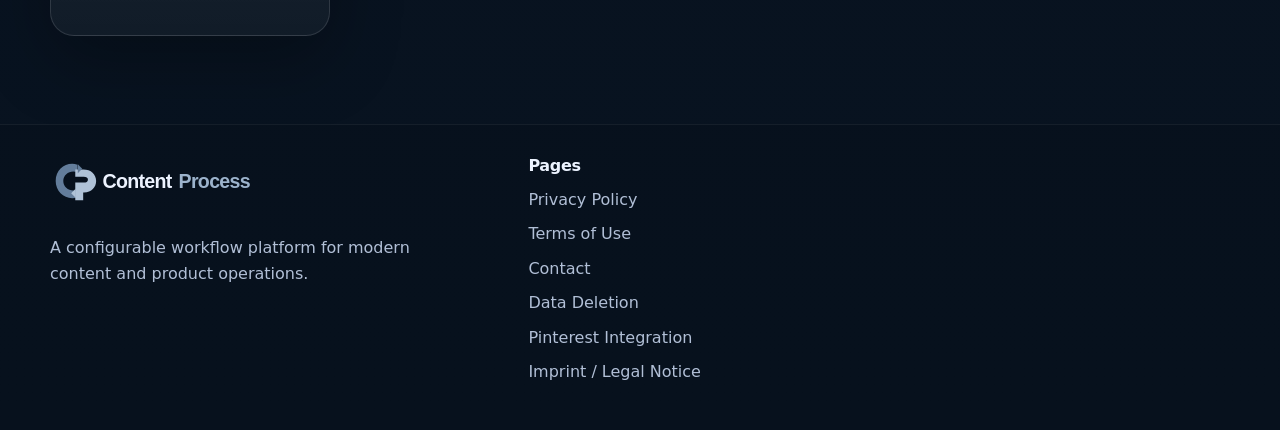
==== commit a2b3d323: "Use Content Process logo v3 across site" ====
--- a/index.html
+++ b/index.html
@@ -1 +1 @@
-<!DOCTYPE html><html lang="en"><head><meta charset="UTF-8"><meta name="viewport" content="width=device-width,initial-scale=1"><title>ContentProcess — Flexible content workflows from design to promotion</title><meta name="description" content="ContentProcess connects design, content creation, product publishing and promotion in configurable workflows with optional AI."><link rel="icon" href="assets/img/favicon.svg" type="image/svg+xml"><link rel="stylesheet" href="assets/css/styles.css"></head><body><div class="site-shell"><header class="topbar"><div class="container nav-wrap"><a href="index.html" class="brand"><span class="brand-mark">CP</span><span class="brand-text">ContentProcess</span></a><nav class="nav"><a href="#problem">Why it matters</a><a href="#platform">Platform</a><a href="#ai">Optional AI</a><a href="#pages">Support</a></nav><a class="button ghost small" href="contact.html">Contact</a></div></header><main><section class="hero section"><div class="container hero-grid"><div class="hero-copy reveal"><span class="eyebrow">Flexible workflow orchestration for modern commerce content</span><h1>From design to publishing and promotion — finally in one connected process.</h1><p class="lead">Today’s product and content operations are fragmented: designs live in one place, assets in another, product data somewhere else, and publishing plus promotion depend on manual handoffs. <strong>ContentProcess</strong> brings these moving parts together into configurable workflows that reflect the way real teams actually work.</p><div class="cta-row"><a class="button primary" href="#platform">Explore the platform</a><a class="button secondary" href="privacy.html">Privacy policy</a></div><ul class="hero-points"><li>Model individual processes instead of forcing one rigid template.</li><li>Connect design, asset creation, publishing, marketplaces, and promotion.</li><li>Use AI features when helpful — without requiring an AI subscription.</li></ul></div><div class="hero-art reveal delay-1"><img src="assets/img/hero-workflow.svg" alt="Connected workflow from design and content creation to publishing and promotion"></div></div></section><section id="problem" class="section muted"><div class="container narrow reveal"><span class="eyebrow">Why content workflows became so complex</span><h2>Modern product communication is no longer a linear task.</h2><p>Teams are expected to move from initial design concepts to product-ready assets, enrich listings with structured data, publish across multiple channels, and support launches with social promotion and performance feedback. The challenge is not just creating content — it is coordinating many systems, approvals, formats, and dependencies.</p></div><div class="container cards three-col"><article class="card reveal delay-1"><h3>Disconnected tools</h3><p>Creative tools, product systems, marketplaces, and social channels all hold different parts of the process.</p></article><article class="card reveal delay-2"><h3>Manual handoffs</h3><p>Teams repeatedly copy information, upload assets, and manage exceptions across each production step.</p></article><article class="card reveal delay-3"><h3>Operational variation</h3><p>Every business has its own approval paths, asset sources, and publishing rules — which rigid software often ignores.</p></article></div></section><section id="platform" class="section"><div class="container split section-gap"><div class="media reveal"><img src="assets/img/process-map.svg" alt="Structured workflow map from design to analytics"></div><div class="copy reveal delay-1"><span class="eyebrow">A platform built around the actual flow of work</span><h2>Design, create, publish, promote, measure — and keep it connected.</h2><p>ContentProcess is designed for businesses that need more than simple task lists. It models the actual flow from templates and source assets through content creation, product enrichment, publication, distribution, and iteration. Instead of adapting your organization to fixed software assumptions, you adapt the process to your needs.</p><div class="feature-list"><div><h3>Process-first architecture</h3><p>Build workflows around your own inputs, outputs, approvals, and dependencies.</p></div><div><h3>Multi-step content operations</h3><p>Coordinate creative production, channel preparation, publishing logic, and promotional follow-up in one place.</p></div><div><h3>Individual integrations</h3><p>Combine design tools, listing channels, and downstream promotion workflows without losing process context.</p></div></div></div></div></section><section class="section accent-band"><div class="container metric-grid"><div class="metric reveal"><strong>1 flow</strong><span>from creative source to published product experience</span></div><div class="metric reveal delay-1"><strong>Many tools</strong><span>connected through one configurable orchestration layer</span></div><div class="metric reveal delay-2"><strong>Human-led</strong><span>with automation where it helps, not where it dictates</span></div></div></section><section id="ai" class="section muted"><div class="container split reverse section-gap"><div class="copy reveal"><span class="eyebrow">Optional AI, never mandatory AI</span><h2>Use AI when it adds value. Keep full control when it doesn’t.</h2><p>ContentProcess can support AI-assisted steps such as content suggestions, enrichment support, structured guidance, or optimization ideas. But the platform is not built around forced AI subscriptions. The foundation is your process, your data, and your operational decisions.</p><ul class="check-list"><li>Optional AI features can be enabled selectively.</li><li>Manual workflows remain first-class citizens.</li><li>Human review and organization-specific rules stay central.</li></ul></div><div class="media reveal delay-1"><img src="assets/img/optional-ai.svg" alt="Workflow with optional AI assistance and human control"></div></div></section><section class="section"><div class="container narrow reveal"><span class="eyebrow">What ContentProcess stands for</span><h2>Workflow software should fit the business — not the other way around.</h2><p>Our goal is to make complex content and product operations easier to understand, model, and scale. Whether the process starts with a design concept, local assets, structured product data, or publishing requirements, ContentProcess keeps the chain visible and actionable.</p></div></section><section id="pages" class="section"><div class="container reveal"><span class="eyebrow">Support & legal pages</span><h2>Important pages for platform integrations and app review.</h2><div class="cards four-col"><a class="card link-card" href="privacy.html"><h3>Privacy Policy</h3><p>How the website and integrations handle personal data.</p></a><a class="card link-card" href="terms.html"><h3>Terms of Use</h3><p>General terms for using the website and software information.</p></a><a class="card link-card" href="contact.html"><h3>Contact</h3><p>Support and communication details.</p></a><a class="card link-card" href="data-deletion.html"><h3>Data Deletion</h3><p>How users can request deletion of integration-related data.</p></a><a class="card link-card" href="pinterest.html"><h3>Pinterest Integration</h3><p>How ContentProcess uses the official Pinterest API and user authorization.</p></a></div></div></section></main><footer class="footer"><div class="container footer-grid"><div><a href="index.html" class="brand footer-brand"><span class="brand-mark">CP</span><span class="brand-text">ContentProcess</span></a><p class="footer-copy">A configurable workflow platform for modern content and product operations.</p></div><div><h3>Pages</h3><ul><li><a href="privacy.html">Privacy Policy</a></li><li><a href="terms.html">Terms of Use</a></li><li><a href="contact.html">Contact</a></li><li><a href="data-deletion.html">Data Deletion</a></li><li><a href="pinterest.html">Pinterest Integration</a></li><li><a href="imprint.html">Imprint / Legal Notice</a></li></ul></div></div></footer></div><script src="assets/js/main.js"></script></body></html>+<!DOCTYPE html><html lang="en"><head><meta charset="UTF-8"><meta name="viewport" content="width=device-width,initial-scale=1"><title>Content Process — Flexible content workflows from design to promotion</title><meta name="description" content="Content Process connects design, content creation, product publishing and promotion in configurable workflows with optional AI."><link rel="icon" href="assets/img/favicon.svg" type="image/svg+xml"><link rel="stylesheet" href="assets/css/styles.css"></head><body><div class="site-shell"><header class="topbar"><div class="container nav-wrap"><a href="index.html" class="brand" aria-label="Content Process home"><img class="brand-logo" src="assets/img/content-process-logo-v3.svg" alt="Content Process"></a><nav class="nav"><a href="#problem">Why it matters</a><a href="#platform">Platform</a><a href="#ai">Optional AI</a><a href="#pages">Support</a></nav><a class="button ghost small" href="contact.html">Contact</a></div></header><main><section class="hero section"><div class="container hero-grid"><div class="hero-copy reveal"><span class="eyebrow">Flexible workflow orchestration for modern commerce content</span><h1>From design to publishing and promotion — finally in one connected process.</h1><p class="lead">Today’s product and content operations are fragmented: designs live in one place, assets in another, product data somewhere else, and publishing plus promotion depend on manual handoffs. <strong>Content Process</strong> brings these moving parts together into configurable workflows that reflect the way real teams actually work.</p><div class="cta-row"><a class="button primary" href="#platform">Explore the platform</a><a class="button secondary" href="privacy.html">Privacy policy</a></div><ul class="hero-points"><li>Model individual processes instead of forcing one rigid template.</li><li>Connect design, asset creation, publishing, marketplaces, and promotion.</li><li>Use AI features when helpful — without requiring an AI subscription.</li></ul></div><div class="hero-art reveal delay-1"><img src="assets/img/hero-workflow.svg" alt="Connected workflow from design and content creation to publishing and promotion"></div></div></section><section id="problem" class="section muted"><div class="container narrow reveal"><span class="eyebrow">Why content workflows became so complex</span><h2>Modern product communication is no longer a linear task.</h2><p>Teams are expected to move from initial design concepts to product-ready assets, enrich listings with structured data, publish across multiple channels, and support launches with social promotion and performance feedback. The challenge is not just creating content — it is coordinating many systems, approvals, formats, and dependencies.</p></div><div class="container cards three-col"><article class="card reveal delay-1"><h3>Disconnected tools</h3><p>Creative tools, product systems, marketplaces, and social channels all hold different parts of the process.</p></article><article class="card reveal delay-2"><h3>Manual handoffs</h3><p>Teams repeatedly copy information, upload assets, and manage exceptions across each production step.</p></article><article class="card reveal delay-3"><h3>Operational variation</h3><p>Every business has its own approval paths, asset sources, and publishing rules — which rigid software often ignores.</p></article></div></section><section id="platform" class="section"><div class="container split section-gap"><div class="media reveal"><img src="assets/img/process-map.svg" alt="Structured workflow map from design to analytics"></div><div class="copy reveal delay-1"><span class="eyebrow">A platform built around the actual flow of work</span><h2>Design, create, publish, promote, measure — and keep it connected.</h2><p>Content Process is designed for businesses that need more than simple task lists. It models the actual flow from templates and source assets through content creation, product enrichment, publication, distribution, and iteration. Instead of adapting your organization to fixed software assumptions, you adapt the process to your needs.</p><div class="feature-list"><div><h3>Process-first architecture</h3><p>Build workflows around your own inputs, outputs, approvals, and dependencies.</p></div><div><h3>Multi-step content operations</h3><p>Coordinate creative production, channel preparation, publishing logic, and promotional follow-up in one place.</p></div><div><h3>Individual integrations</h3><p>Combine design tools, listing channels, and downstream promotion workflows without losing process context.</p></div></div></div></div></section><section class="section accent-band"><div class="container metric-grid"><div class="metric reveal"><strong>1 flow</strong><span>from creative source to published product experience</span></div><div class="metric reveal delay-1"><strong>Many tools</strong><span>connected through one configurable orchestration layer</span></div><div class="metric reveal delay-2"><strong>Human-led</strong><span>with automation where it helps, not where it dictates</span></div></div></section><section id="ai" class="section muted"><div class="container split reverse section-gap"><div class="copy reveal"><span class="eyebrow">Optional AI, never mandatory AI</span><h2>Use AI when it adds value. Keep full control when it doesn’t.</h2><p>Content Process can support AI-assisted steps such as content suggestions, enrichment support, structured guidance, or optimization ideas. But the platform is not built around forced AI subscriptions. The foundation is your process, your data, and your operational decisions.</p><ul class="check-list"><li>Optional AI features can be enabled selectively.</li><li>Manual workflows remain first-class citizens.</li><li>Human review and organization-specific rules stay central.</li></ul></div><div class="media reveal delay-1"><img src="assets/img/optional-ai.svg" alt="Workflow with optional AI assistance and human control"></div></div></section><section class="section"><div class="container narrow reveal"><span class="eyebrow">What Content Process stands for</span><h2>Workflow software should fit the business — not the other way around.</h2><p>Our goal is to make complex content and product operations easier to understand, model, and scale. Whether the process starts with a design concept, local assets, structured product data, or publishing requirements, Content Process keeps the chain visible and actionable.</p></div></section><section id="pages" class="section"><div class="container reveal"><span class="eyebrow">Support & legal pages</span><h2>Important pages for platform integrations and app review.</h2><div class="cards four-col"><a class="card link-card" href="privacy.html"><h3>Privacy Policy</h3><p>How the website and integrations handle personal data.</p></a><a class="card link-card" href="terms.html"><h3>Terms of Use</h3><p>General terms for using the website and software information.</p></a><a class="card link-card" href="contact.html"><h3>Contact</h3><p>Support and communication details.</p></a><a class="card link-card" href="data-deletion.html"><h3>Data Deletion</h3><p>How users can request deletion of integration-related data.</p></a><a class="card link-card" href="pinterest.html"><h3>Pinterest Integration</h3><p>How Content Process uses the official Pinterest API and user authorization.</p></a></div></div></section></main><footer class="footer"><div class="container footer-grid"><div><a href="index.html" class="brand footer-brand" aria-label="Content Process home"><img class="brand-logo" src="assets/img/content-process-logo-v3.svg" alt="Content Process"></a><p class="footer-copy">A configurable workflow platform for modern content and product operations.</p></div><div><h3>Pages</h3><ul><li><a href="privacy.html">Privacy Policy</a></li><li><a href="terms.html">Terms of Use</a></li><li><a href="contact.html">Contact</a></li><li><a href="data-deletion.html">Data Deletion</a></li><li><a href="pinterest.html">Pinterest Integration</a></li><li><a href="imprint.html">Imprint / Legal Notice</a></li></ul></div></div></footer></div><script src="assets/js/main.js"></script></body></html>
--- a/assets/css/styles.css
+++ b/assets/css/styles.css
@@ -2,4 +2,4 @@
   --bg:#07101f;--surface:rgba(17,31,56,.72);--border:rgba(255,255,255,.12);--text:#ecf3ff;--muted:#b1bfd6;
   --accent:#6a87ff;--accent-2:#45d7ff;--accent-3:#b687ff;--shadow:0 24px 70px rgba(0,0,0,.28);--radius:24px;--max-width:1180px;
 }
-*{box-sizing:border-box}html{scroll-behavior:smooth}body{margin:0;font-family:Inter,ui-sans-serif,system-ui,-apple-system,BlinkMacSystemFont,"Segoe UI",sans-serif;color:var(--text);background:radial-gradient(circle at top left,rgba(109,121,255,.22),transparent 26%),radial-gradient(circle at 85% 20%,rgba(69,215,255,.18),transparent 22%),linear-gradient(180deg,#081120 0%,#07101f 34%,#081320 100%);line-height:1.65}img{max-width:100%;display:block}a{color:inherit;text-decoration:none}p,li{color:var(--muted)}h1,h2,h3{margin:0 0 .7rem;line-height:1.12;letter-spacing:-.02em}h1{font-size:clamp(2.6rem,5vw,4.8rem)}h2{font-size:clamp(2rem,3vw,3rem)}h3{font-size:1.15rem}.site-shell{min-height:100vh;position:relative;overflow:clip}.site-shell:before,.site-shell:after{content:"";position:fixed;width:420px;height:420px;border-radius:50%;filter:blur(110px);opacity:.22;pointer-events:none;z-index:-1}.site-shell:before{top:-80px;left:-120px;background:var(--accent-3)}.site-shell:after{right:-90px;bottom:8%;background:var(--accent-2)}.container{width:min(calc(100% - 2rem),var(--max-width));margin:0 auto}.narrow{width:min(calc(100% - 2rem),800px)}.section{padding:5.5rem 0}.section-gap{gap:4rem}.muted{background:linear-gradient(180deg,rgba(255,255,255,.02),rgba(255,255,255,.015))}.topbar{position:sticky;top:0;z-index:20;backdrop-filter:blur(18px);background:rgba(7,16,31,.6);border-bottom:1px solid rgba(255,255,255,.06)}.topbar.compact{position:relative}.nav-wrap{display:flex;align-items:center;justify-content:space-between;gap:1rem;min-height:78px}.brand{display:inline-flex;align-items:center;gap:.85rem;font-weight:700}.brand-mark{width:2.4rem;height:2.4rem;border-radius:.9rem;display:inline-grid;place-items:center;font-size:.92rem;background:linear-gradient(135deg,var(--accent),var(--accent-2));color:#fff;box-shadow:0 10px 30px rgba(69,215,255,.28)}.brand-text{letter-spacing:-.02em}.nav{display:flex;align-items:center;gap:1.25rem;flex-wrap:wrap}.nav a{color:var(--muted);font-size:.96rem}.nav a:hover,.footer a:hover{color:var(--text)}.button{display:inline-flex;align-items:center;justify-content:center;gap:.5rem;padding:.9rem 1.25rem;border-radius:999px;font-weight:600;border:1px solid transparent;transition:transform .2s ease,box-shadow .2s ease,border-color .2s ease,background .2s ease}.button:hover{transform:translateY(-1px)}.button.small{padding:.72rem 1.05rem}.button.primary{background:linear-gradient(135deg,var(--accent),var(--accent-2));color:#fff;box-shadow:0 18px 35px rgba(69,215,255,.2)}.button.secondary,.button.ghost{border-color:var(--border);background:rgba(255,255,255,.04)}.hero{padding-top:4.25rem}.hero-grid,.split{display:grid;grid-template-columns:1.05fr .95fr;align-items:center;gap:2.8rem}.split.reverse{grid-template-columns:.95fr 1.05fr}.hero-copy h1{max-width:13ch}.lead{font-size:1.08rem;max-width:62ch}.eyebrow{display:inline-flex;align-items:center;gap:.45rem;margin-bottom:1.15rem;color:#cbd8ff;font-size:.84rem;text-transform:uppercase;letter-spacing:.14em}.eyebrow:before{content:"";width:2rem;height:1px;background:linear-gradient(90deg,var(--accent-2),transparent)}.cta-row{display:flex;gap:1rem;flex-wrap:wrap;margin:1.7rem 0 1.5rem}.hero-points,.check-list{margin:0;padding:0;list-style:none;display:grid;gap:.8rem}.hero-points li,.check-list li{display:flex;gap:.75rem;align-items:flex-start}.hero-points li:before,.check-list li:before{content:"";width:.72rem;height:.72rem;margin-top:.4rem;border-radius:50%;background:linear-gradient(135deg,var(--accent-2),var(--accent));box-shadow:0 0 0 4px rgba(106,135,255,.12);flex:0 0 auto}.hero-art img,.media img{width:100%;border-radius:30px;border:1px solid rgba(255,255,255,.12);box-shadow:var(--shadow)}.cards{display:grid;gap:1.25rem;margin-top:2rem}.three-col{grid-template-columns:repeat(3,minmax(0,1fr))}.four-col{grid-template-columns:repeat(4,minmax(0,1fr))}.card,.metric,.legal,.link-card,.contact-grid .card{background:linear-gradient(180deg,rgba(255,255,255,.07),rgba(255,255,255,.04));border:1px solid var(--border);border-radius:var(--radius);box-shadow:var(--shadow)}.card,.link-card,.contact-grid .card{padding:1.4rem}.link-card{transition:transform .2s ease,border-color .2s ease}.link-card:hover{transform:translateY(-4px);border-color:rgba(69,215,255,.45)}.feature-list{display:grid;gap:1.2rem;margin-top:1.7rem}.feature-list>div{padding:1.1rem 1.15rem;background:rgba(255,255,255,.035);border:1px solid var(--border);border-radius:16px}.accent-band{background:linear-gradient(135deg,rgba(106,135,255,.08),rgba(69,215,255,.08));border-top:1px solid rgba(255,255,255,.06);border-bottom:1px solid rgba(255,255,255,.06)}.metric-grid{display:grid;gap:1.25rem;grid-template-columns:repeat(3,minmax(0,1fr))}.metric{padding:1.45rem}.metric strong{display:block;margin-bottom:.4rem;font-size:1.4rem;color:#fff}.legal-page .section{padding-top:4rem}.legal{padding:2rem;line-height:1.75}.legal h2{font-size:1.2rem;margin-top:1.7rem;margin-bottom:.55rem}.legal ul{padding-left:1.25rem}.legal-intro{font-size:1.02rem}.updated{margin-top:2rem;font-size:.95rem;color:#d2defa}.contact-grid{display:grid;gap:1.25rem;grid-template-columns:repeat(3,minmax(0,1fr));margin-top:1.75rem}.footer{padding:2rem 0 2.8rem;border-top:1px solid rgba(255,255,255,.06);background:rgba(0,0,0,.08)}.footer-grid{display:grid;gap:2rem;grid-template-columns:1.2fr .8fr 1fr}.footer-brand{margin-bottom:.9rem}.footer-copy,.footer-note{max-width:40ch}.footer h3{margin-bottom:.75rem;font-size:1rem}.footer ul{list-style:none;margin:0;padding:0;display:grid;gap:.5rem}.footer-inline{display:flex;gap:1rem;flex-wrap:wrap}.compact-footer{padding:1.5rem 0 2rem}.reveal{opacity:0;transform:translateY(18px);transition:opacity .7s ease,transform .7s ease}.reveal.visible{opacity:1;transform:translateY(0)}.delay-1{transition-delay:.08s}.delay-2{transition-delay:.16s}.delay-3{transition-delay:.24s}@media(max-width:1024px){.hero-grid,.split,.split.reverse,.three-col,.four-col,.metric-grid,.contact-grid,.footer-grid{grid-template-columns:1fr}.nav{display:none}.hero-copy h1{max-width:none}}@media(max-width:640px){.section{padding:4rem 0}.nav-wrap{min-height:72px}.button{width:100%}.cta-row{flex-direction:column}.legal{padding:1.4rem}}+*{box-sizing:border-box}html{scroll-behavior:smooth}body{margin:0;font-family:Inter,ui-sans-serif,system-ui,-apple-system,BlinkMacSystemFont,"Segoe UI",sans-serif;color:var(--text);background:radial-gradient(circle at top left,rgba(109,121,255,.22),transparent 26%),radial-gradient(circle at 85% 20%,rgba(69,215,255,.18),transparent 22%),linear-gradient(180deg,#081120 0%,#07101f 34%,#081320 100%);line-height:1.65}img{max-width:100%;display:block}a{color:inherit;text-decoration:none}p,li{color:var(--muted)}h1,h2,h3{margin:0 0 .7rem;line-height:1.12;letter-spacing:-.02em}h1{font-size:clamp(2.6rem,5vw,4.8rem)}h2{font-size:clamp(2rem,3vw,3rem)}h3{font-size:1.15rem}.site-shell{min-height:100vh;position:relative;overflow:clip}.site-shell:before,.site-shell:after{content:"";position:fixed;width:420px;height:420px;border-radius:50%;filter:blur(110px);opacity:.22;pointer-events:none;z-index:-1}.site-shell:before{top:-80px;left:-120px;background:var(--accent-3)}.site-shell:after{right:-90px;bottom:8%;background:var(--accent-2)}.container{width:min(calc(100% - 2rem),var(--max-width));margin:0 auto}.narrow{width:min(calc(100% - 2rem),800px)}.section{padding:5.5rem 0}.section-gap{gap:4rem}.muted{background:linear-gradient(180deg,rgba(255,255,255,.02),rgba(255,255,255,.015))}.topbar{position:sticky;top:0;z-index:20;backdrop-filter:blur(18px);background:rgba(7,16,31,.6);border-bottom:1px solid rgba(255,255,255,.06)}.topbar.compact{position:relative}.nav-wrap{display:flex;align-items:center;justify-content:space-between;gap:1rem;min-height:78px}.brand{display:inline-flex;align-items:center;flex:0 0 auto}.brand-logo{display:block;width:196px;height:auto}.footer-brand{margin-bottom:.9rem}.footer-brand .brand-logo{width:218px}.nav{display:flex;align-items:center;gap:1.25rem;flex-wrap:wrap}.nav a{color:var(--muted);font-size:.96rem}.nav a:hover,.footer a:hover{color:var(--text)}.button{display:inline-flex;align-items:center;justify-content:center;gap:.5rem;padding:.9rem 1.25rem;border-radius:999px;font-weight:600;border:1px solid transparent;transition:transform .2s ease,box-shadow .2s ease,border-color .2s ease,background .2s ease}.button:hover{transform:translateY(-1px)}.button.small{padding:.72rem 1.05rem}.button.primary{background:linear-gradient(135deg,var(--accent),var(--accent-2));color:#fff;box-shadow:0 18px 35px rgba(69,215,255,.2)}.button.secondary,.button.ghost{border-color:var(--border);background:rgba(255,255,255,.04)}.hero{padding-top:4.25rem}.hero-grid,.split{display:grid;grid-template-columns:1.05fr .95fr;align-items:center;gap:2.8rem}.split.reverse{grid-template-columns:.95fr 1.05fr}.hero-copy h1{max-width:13ch}.lead{font-size:1.08rem;max-width:62ch}.eyebrow{display:inline-flex;align-items:center;gap:.45rem;margin-bottom:1.15rem;color:#cbd8ff;font-size:.84rem;text-transform:uppercase;letter-spacing:.14em}.eyebrow:before{content:"";width:2rem;height:1px;background:linear-gradient(90deg,var(--accent-2),transparent)}.cta-row{display:flex;gap:1rem;flex-wrap:wrap;margin:1.7rem 0 1.5rem}.hero-points,.check-list{margin:0;padding:0;list-style:none;display:grid;gap:.8rem}.hero-points li,.check-list li{display:flex;gap:.75rem;align-items:flex-start}.hero-points li:before,.check-list li:before{content:"";width:.72rem;height:.72rem;margin-top:.4rem;border-radius:50%;background:linear-gradient(135deg,var(--accent-2),var(--accent));box-shadow:0 0 0 4px rgba(106,135,255,.12);flex:0 0 auto}.hero-art img,.media img{width:100%;border-radius:30px;border:1px solid rgba(255,255,255,.12);box-shadow:var(--shadow)}.cards{display:grid;gap:1.25rem;margin-top:2rem}.three-col{grid-template-columns:repeat(3,minmax(0,1fr))}.four-col{grid-template-columns:repeat(4,minmax(0,1fr))}.card,.metric,.legal,.link-card,.contact-grid .card{background:linear-gradient(180deg,rgba(255,255,255,.07),rgba(255,255,255,.04));border:1px solid var(--border);border-radius:var(--radius);box-shadow:var(--shadow)}.card,.link-card,.contact-grid .card{padding:1.4rem}.link-card{transition:transform .2s ease,border-color .2s ease}.link-card:hover{transform:translateY(-4px);border-color:rgba(69,215,255,.45)}.feature-list{display:grid;gap:1.2rem;margin-top:1.7rem}.feature-list>div{padding:1.1rem 1.15rem;background:rgba(255,255,255,.035);border:1px solid var(--border);border-radius:16px}.accent-band{background:linear-gradient(135deg,rgba(106,135,255,.08),rgba(69,215,255,.08));border-top:1px solid rgba(255,255,255,.06);border-bottom:1px solid rgba(255,255,255,.06)}.metric-grid{display:grid;gap:1.25rem;grid-template-columns:repeat(3,minmax(0,1fr))}.metric{padding:1.45rem}.metric strong{display:block;margin-bottom:.4rem;font-size:1.4rem;color:#fff}.legal-page .section{padding-top:4rem}.legal{padding:2rem;line-height:1.75}.legal h2{font-size:1.2rem;margin-top:1.7rem;margin-bottom:.55rem}.legal ul{padding-left:1.25rem}.legal-intro{font-size:1.02rem}.updated{margin-top:2rem;font-size:.95rem;color:#d2defa}.contact-grid{display:grid;gap:1.25rem;grid-template-columns:repeat(3,minmax(0,1fr));margin-top:1.75rem}.footer{padding:2rem 0 2.8rem;border-top:1px solid rgba(255,255,255,.06);background:rgba(0,0,0,.08)}.footer-grid{display:grid;gap:2rem;grid-template-columns:1.2fr .8fr 1fr}.footer-copy,.footer-note{max-width:40ch}.footer h3{margin-bottom:.75rem;font-size:1rem}.footer ul{list-style:none;margin:0;padding:0;display:grid;gap:.5rem}.footer-inline{display:flex;gap:1rem;flex-wrap:wrap}.compact-footer{padding:1.5rem 0 2rem}.reveal{opacity:0;transform:translateY(18px);transition:opacity .7s ease,transform .7s ease}.reveal.visible{opacity:1;transform:translateY(0)}.delay-1{transition-delay:.08s}.delay-2{transition-delay:.16s}.delay-3{transition-delay:.24s}@media(max-width:1024px){.hero-grid,.split,.split.reverse,.three-col,.four-col,.metric-grid,.contact-grid,.footer-grid{grid-template-columns:1fr}.nav{display:none}.hero-copy h1{max-width:none}}@media(max-width:640px){.section{padding:4rem 0}.nav-wrap{min-height:72px}.brand-logo{width:172px}.footer-brand .brand-logo{width:196px}.button{width:100%}.cta-row{flex-direction:column}.legal{padding:1.4rem}}
